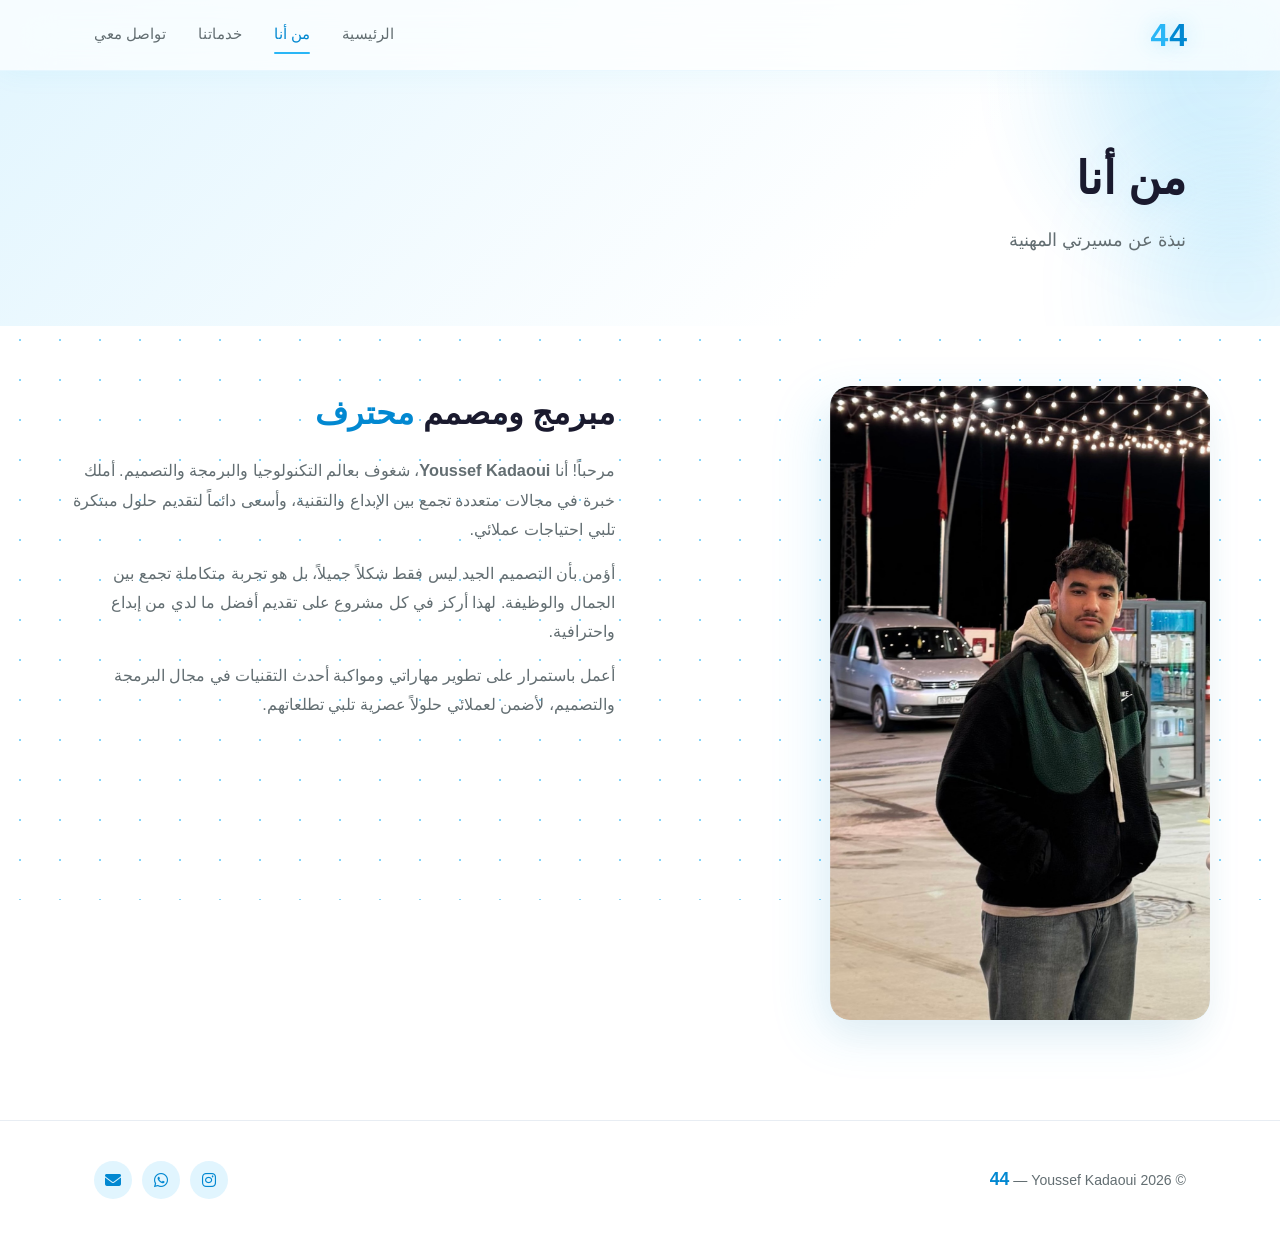
==== about.html @ 0938fd68 "Add files via upload" ====
<!DOCTYPE html>
<html lang="ar" dir="rtl">
<head>
    <meta charset="UTF-8">
    <meta name="viewport" content="width=device-width, initial-scale=1.0">
    <title>من أنا - 44</title>
    <link rel="stylesheet" href="https://cdnjs.cloudflare.com/ajax/libs/font-awesome/6.5.0/css/all.min.css">
    <link rel="stylesheet" href="css/style.css">
</head>
<body>

    <header class="header">
        <div class="container header-inner">
            <a href="index.html" class="logo">4<span>4</span></a>
            <button class="nav-toggle" id="navToggle" aria-label="القائمة">
                <span></span><span></span><span></span>
            </button>
            <nav class="nav" id="nav">
                <a href="index.html">الرئيسية</a>
                <a href="about.html" class="active">من أنا</a>
                <a href="services.html">خدماتنا</a>
                <a href="contact.html">تواصل معي</a>
            </nav>
        </div>
    </header>

    <div class="bg-tech" id="bgTech"></div>
    <div class="scroll-progress" id="scrollProgress"></div>

    <section class="page-hero">
        <div class="blob blob-1"></div>
        <div class="blob blob-2"></div>
        <div class="container">
            <h1>من أنا</h1>
            <p>نبذة عن مسيرتي المهنية</p>
        </div>
    </section>

    <section class="container about-wrap">
        <div class="about-photo">
            <img src="assets/photo.jpg" alt="Youssef Kadaoui" onerror="this.src='assets/photo.svg'" style="width:100%;height:100%;object-fit:cover;border-radius:20px;display:block">
        </div>
        <div class="about-text">
            <h2>مبرمج ومصمم <span>محترف</span></h2>
            <p>مرحباً! أنا <strong>Youssef Kadaoui</strong>، شغوف بعالم التكنولوجيا والبرمجة والتصميم. أملك خبرة في مجالات متعددة تجمع بين الإبداع والتقنية، وأسعى دائماً لتقديم حلول مبتكرة تلبي احتياجات عملائي.</p>
            <p>أؤمن بأن التصميم الجيد ليس فقط شكلاً جميلاً، بل هو تجربة متكاملة تجمع بين الجمال والوظيفة. لهذا أركز في كل مشروع على تقديم أفضل ما لدي من إبداع واحترافية.</p>
            <p>أعمل باستمرار على تطوير مهاراتي ومواكبة أحدث التقنيات في مجال البرمجة والتصميم، لأضمن لعملائي حلولاً عصرية تلبي تطلعاتهم.</p>
        </div>
    </section>

    <footer class="footer">
        <div class="container footer-inner">
            <p class="footer-copy">&copy; 2026 Youssef Kadaoui — <strong>44</strong></p>
            <div class="footer-social">
                <a href="https://www.instagram.com/youssef__kadaoui" target="_blank" aria-label="Instagram"><i class="fab fa-instagram"></i></a>
                <a href="https://wa.me/212609236744" target="_blank" aria-label="WhatsApp"><i class="fab fa-whatsapp"></i></a>
                <a href="mailto:youssefelkadaoui981@gmail.com" aria-label="Email"><i class="fas fa-envelope"></i></a>
            </div>
        </div>
    </footer>

    <button class="back-top" id="backTop" aria-label="العودة للأعلى"><i class="fas fa-arrow-up"></i></button>

    <script src="js/script.js"></script>
</body>
</html>
---- css/style.css ----
* {
    margin: 0;
    padding: 0;
    box-sizing: border-box;
}

:root {
    --primary: #29B6F6;
    --primary-dark: #0288D1;
    --primary-light: #81D4FA;
    --primary-bg: #E1F5FE;
    --accent: #03A9F4;
    --bg: #ffffff;
    --bg-alt: #f0f7fe;
    --bg-card: #ffffff;
    --text: #2d3436;
    --text-light: #636e72;
    --text-muted: #b2bec3;
    --text-bright: #1a1a2e;
    --border: #e8edf3;
    --shadow: 0 4px 20px rgba(41, 182, 246, 0.12);
    --shadow-hover: 0 12px 40px rgba(41, 182, 246, 0.25);
    --shadow-lg: 0 20px 60px rgba(0, 0, 0, 0.08);
    --shadow-3d: 0 30px 80px rgba(41, 182, 246, 0.15);
    --radius: 16px;
    --radius-sm: 10px;
    --font: 'Segoe UI', Tahoma, Geneva, Verdana, sans-serif;
    --z-base: 1;
    --z-raised: 10;
    --z-floating: 100;
}

html {
    scroll-behavior: smooth;
    perspective: 1200px;
}

body {
    font-family: var(--font);
    background: var(--bg);
    color: var(--text);
    line-height: 1.7;
    overflow-x: hidden;
    background-image:
        radial-gradient(circle, var(--primary-light) 0.8px, transparent 0.8px),
        radial-gradient(circle, var(--primary-light) 0.5px, transparent 0.5px);
    background-size: 40px 40px, 20px 20px;
    background-position: 0 0, 10px 10px;
    background-attachment: fixed;
    transform-style: preserve-3d;
}

a { text-decoration: none; color: inherit; }
ul { list-style: none; }
img { max-width: 100%; display: block; }

.container {
    max-width: 1140px;
    margin: 0 auto;
    padding: 0 24px;
}

/* ===== HEADER / NAV ===== */
.header {
    position: fixed;
    top: 0;
    left: 0;
    width: 100%;
    z-index: 1000;
    background: rgba(255, 255, 255, 0.7);
    backdrop-filter: blur(24px) saturate(1.2);
    -webkit-backdrop-filter: blur(24px) saturate(1.2);
    border-bottom: 1px solid rgba(41, 182, 246, 0.08);
    transition: all 0.4s cubic-bezier(0.25, 0.46, 0.45, 0.94);
    transform: translateZ(50px);
    box-shadow: 0 1px 30px rgba(41, 182, 246, 0.06);
}

.header-inner {
    display: flex;
    justify-content: space-between;
    align-items: center;
    height: 70px;
}

.logo {
    font-size: 2rem;
    font-weight: 900;
    color: var(--primary-dark);
    letter-spacing: -1px;
    display: inline-flex;
    align-items: center;
    gap: 2px;
    animation: logoBounce 2.5s ease-in-out infinite;
    text-shadow: 0 0 20px rgba(41, 182, 246, 0.3);
    user-select: none;
}

.logo span {
    color: var(--primary);
    animation: logoGlow 2.5s ease-in-out infinite;
}

@keyframes logoBounce {
    0%, 100% { transform: translateY(0) scale(1); }
    25% { transform: translateY(-3px) scale(1.05); }
    50% { transform: translateY(0) scale(1); }
    75% { transform: translateY(-2px) scale(1.02); }
}

@keyframes logoGlow {
    0%, 100% { text-shadow: 0 0 20px rgba(41, 182, 246, 0.3); }
    50% { text-shadow: 0 0 35px rgba(41, 182, 246, 0.7), 0 0 60px rgba(41, 182, 246, 0.2); }
}

.nav { display: flex; gap: 32px; }

.nav a {
    font-size: 0.92rem;
    font-weight: 500;
    color: var(--text-light);
    transition: color 0.3s ease;
    position: relative;
    padding: 4px 0;
}

.nav a::after {
    content: '';
    position: absolute;
    bottom: -2px;
    left: 0;
    width: 0;
    height: 2px;
    background: var(--primary);
    transition: width 0.3s ease;
    border-radius: 2px;
}

.nav a:hover,
.nav a.active {
    color: var(--primary-dark);
}

.nav a:hover::after,
.nav a.active::after {
    width: 100%;
}

/* Mobile Toggle */
.nav-toggle {
    display: none;
    flex-direction: column;
    gap: 5px;
    cursor: pointer;
    padding: 4px;
    background: none;
    border: none;
}

.nav-toggle span {
    display: block;
    width: 24px;
    height: 2px;
    background: var(--text-bright);
    border-radius: 2px;
    transition: all 0.3s ease;
}

/* ===== PAGE HERO ===== */
.page-hero {
    padding: 140px 0 70px;
    background: linear-gradient(135deg, var(--primary-bg) 0%, #ffffff 70%);
    position: relative;
    overflow: hidden;
}

.page-hero::before {
    content: '';
    position: absolute;
    top: -100px;
    right: -100px;
    width: 400px;
    height: 400px;
    background: radial-gradient(circle, rgba(41, 182, 246, 0.08), transparent 70%);
    border-radius: 50%;
}

.page-hero h1 {
    font-size: 2.8rem;
    font-weight: 800;
    color: var(--text-bright);
    position: relative;
    z-index: 1;
    transform: translateZ(20px);
    text-shadow: 0 4px 20px rgba(41, 182, 246, 0.08);
}

.page-hero p {
    color: var(--text-light);
    font-size: 1.1rem;
    margin-top: 10px;
    position: relative;
    z-index: 1;
    transform: translateZ(15px);
}

/* ===== HOME HERO ===== */
.home-hero {
    min-height: 100vh;
    display: flex;
    align-items: center;
    padding: 100px 0 60px;
    background: linear-gradient(135deg, var(--primary-bg) 0%, #ffffff 50%, var(--primary-bg) 100%);
    position: relative;
    overflow: hidden;
    transform-style: preserve-3d;
    animation: heroShift 12s ease-in-out infinite alternate;
}

.home-hero::before {
    content: '';
    position: absolute;
    top: -200px;
    left: -200px;
    width: 600px;
    height: 600px;
    background: radial-gradient(circle, rgba(41, 182, 246, 0.08), transparent 70%);
    border-radius: 50%;
    transform: translateZ(-50px);
    animation: blobMove 18s ease-in-out infinite alternate;
}

.home-hero::after {
    content: '';
    position: absolute;
    bottom: -150px;
    right: -150px;
    width: 500px;
    height: 500px;
    background: radial-gradient(circle, rgba(129, 212, 250, 0.08), transparent 70%);
    border-radius: 50%;
    transform: translateZ(-30px);
    animation: blobMove 15s ease-in-out infinite alternate-reverse;
}

.hero-grid {
    display: grid;
    grid-template-columns: 1fr 1fr;
    gap: 50px;
    align-items: center;
    position: relative;
    z-index: 1;
}

.hero-tag {
    display: inline-block;
    background: var(--primary-bg);
    color: var(--primary-dark);
    padding: 6px 18px;
    border-radius: 50px;
    font-size: 0.85rem;
    font-weight: 600;
    margin-bottom: 16px;
    animation: hero3DTop 1s cubic-bezier(0.34, 1.56, 0.64, 1) 0.2s both;
}

.hero-grid h1 {
    font-size: 3.2rem;
    font-weight: 900;
    color: var(--text-bright);
    line-height: 1.15;
    margin-bottom: 10px;
    letter-spacing: -1px;
    transform: translateZ(30px);
    text-shadow: 0 5px 30px rgba(41, 182, 246, 0.1);
    animation: hero3DLeft 1s cubic-bezier(0.34, 1.56, 0.64, 1) 0.35s both;
}

.hero-grid h1 span {
    color: var(--primary-dark);
    display: inline-block;
    transform: translateZ(40px);
}

.hero-sub {
    font-size: 1.2rem;
    color: var(--primary);
    font-weight: 500;
    margin-bottom: 18px;
    transform: translateZ(20px);
    animation: hero3DBottom 0.9s cubic-bezier(0.34, 1.56, 0.64, 1) 0.5s both;
}

.hero-desc {
    color: var(--text-light);
    font-size: 1.05rem;
    margin-bottom: 30px;
    max-width: 500px;
    line-height: 1.8;
    transform: translateZ(15px);
    animation: hero3DBottom 0.9s cubic-bezier(0.34, 1.56, 0.64, 1) 0.65s both;
}

@keyframes hero3DTop {
    from { opacity: 0; transform: translateZ(-100px) translateY(-60px) rotateX(30deg); }
    to { opacity: 1; transform: translateZ(0) translateY(0) rotateX(0); }
}

@keyframes hero3DLeft {
    from { opacity: 0; transform: translateZ(-80px) translateX(-80px) rotateY(-20deg); }
    to { opacity: 1; transform: translateZ(30px) translateX(0) rotateY(0); }
}

@keyframes hero3DBottom {
    from { opacity: 0; transform: translateZ(-60px) translateY(50px) rotateX(-15deg); }
    to { opacity: 1; transform: translateZ(0) translateY(0) rotateX(0); }
}

@keyframes hero3DRight {
    from { opacity: 0; transform: translateZ(-100px) translateX(80px) rotateY(25deg) scale(0.8); }
    to { opacity: 1; transform: translateZ(40px) translateX(0) rotateY(-3deg) scale(1); }
}

@keyframes hero3DScale {
    from { opacity: 0; transform: translateZ(-120px) scale(0.6) rotateX(15deg); }
    to { opacity: 1; transform: translateZ(0) scale(1) rotateX(0); }
}

.hero-actions {
    display: flex;
    gap: 14px;
    flex-wrap: wrap;
    animation: hero3DBottom 1s cubic-bezier(0.34, 1.56, 0.64, 1) 0.8s both;
}

.hero-actions .btn:nth-child(2) {
    animation: hero3DScale 0.8s cubic-bezier(0.34, 1.56, 0.64, 1) 0.95s both;
}

.btn {
    display: inline-flex;
    align-items: center;
    gap: 10px;
    padding: 13px 30px;
    border-radius: 50px;
    font-size: 0.95rem;
    font-weight: 600;
    cursor: pointer;
    transition: all 0.35s cubic-bezier(0.34, 1.56, 0.64, 1);
    border: none;
    font-family: var(--font);
    position: relative;
    transform: translateZ(10px);
}

.btn-primary {
    background: var(--primary);
    color: #fff;
    box-shadow: 0 4px 15px rgba(41, 182, 246, 0.3), 0 2px 0 #0277BD, 0 4px 0 #01579B;
    transform: translateZ(10px) translateY(-2px);
}

.btn-primary:hover {
    background: var(--primary-dark);
    transform: translateZ(20px) translateY(-6px);
    box-shadow: 0 8px 30px rgba(41, 182, 246, 0.4), 0 4px 0 #0277BD, 0 8px 0 #01579B;
}

.btn-primary:active {
    transform: translateZ(5px) translateY(2px);
    box-shadow: 0 2px 10px rgba(41, 182, 246, 0.3), 0 1px 0 #0277BD;
}

.btn-outline {
    background: transparent;
    color: var(--primary-dark);
    border: 2px solid var(--primary);
    box-shadow: 0 4px 15px rgba(41, 182, 246, 0.08);
}

.btn-outline:hover {
    background: var(--primary);
    color: #fff;
    transform: translateZ(20px) translateY(-4px);
    box-shadow: 0 8px 30px rgba(41, 182, 246, 0.3);
}

/* Photo - frameless */
.hero-photo-wrap {
    display: flex;
    justify-content: center;
    align-items: center;
    position: relative;
    transform-style: preserve-3d;
    perspective: 800px;
    animation: hero3DRight 1.2s cubic-bezier(0.34, 1.56, 0.64, 1) 0.4s both;
}

.hero-photo-wrap::before {
    content: '';
    position: absolute;
    width: 380px;
    height: 380px;
    border: 2px dashed rgba(41, 182, 246, 0.08);
    border-radius: 50%;
    animation: spin 30s linear infinite;
    transform: translateZ(-20px);
}

@keyframes spin {
    to { transform: translateZ(-20px) rotate(360deg); }
}

.hero-photo {
    width: 340px;
    height: 400px;
    border-radius: 24px;
    overflow: hidden;
    box-shadow:
        -20px 20px 60px rgba(41, 182, 246, 0.15),
        0 20px 40px rgba(0, 0, 0, 0.06),
        0 0 0 1px rgba(41, 182, 246, 0.05);
    background: var(--primary-bg);
    transition: transform 0.6s cubic-bezier(0.34, 1.56, 0.64, 1), box-shadow 0.6s ease;
    position: relative;
    transform: translateZ(40px) rotateY(-3deg);
    transform-style: preserve-3d;
}

.hero-photo::after {
    content: '';
    position: absolute;
    inset: 0;
    border-radius: 24px;
    background: linear-gradient(135deg, rgba(41, 182, 246, 0.1), transparent 50%);
    pointer-events: none;
}

.hero-photo img {
    width: 100%;
    height: 100%;
    object-fit: cover;
    display: block;
}

.hero-photo:hover {
    transform: translateZ(60px) translateY(-12px) rotateY(-5deg) scale(1.02);
    box-shadow:
        -30px 30px 80px rgba(41, 182, 246, 0.2),
        0 30px 60px rgba(0, 0, 0, 0.08),
        0 0 0 1px rgba(41, 182, 246, 0.1);
}

.photo-placeholder {
    width: 100%;
    height: 100%;
    display: flex;
    flex-direction: column;
    align-items: center;
    justify-content: center;
    color: var(--primary);
    background: linear-gradient(135deg, var(--primary-bg), #ffffff);
}

.photo-placeholder i {
    font-size: 5rem;
    opacity: 0.5;
    margin-bottom: 12px;
}

.photo-placeholder p {
    font-size: 0.95rem;
    opacity: 0.4;
    font-weight: 500;
}

/* Floating badges */
.floating-badges {
    position: absolute;
    top: 0;
    left: 0;
    width: 100%;
    height: 100%;
    pointer-events: none;
    z-index: 2;
}

.badge {
    position: absolute;
    background: rgba(255, 255, 255, 0.9);
    backdrop-filter: blur(12px);
    -webkit-backdrop-filter: blur(12px);
    border-radius: 14px;
    padding: 10px 18px;
    box-shadow: 0 8px 32px rgba(0, 0, 0, 0.08);
    display: flex;
    align-items: center;
    gap: 10px;
    font-size: 0.82rem;
    font-weight: 600;
    color: var(--text-bright);
    animation: floatBadge 6s ease-in-out infinite;
    border: 1px solid rgba(41, 182, 246, 0.12);
    transform-style: preserve-3d;
    transition: transform 0.3s ease, box-shadow 0.3s ease;
}

.badge:hover {
    transform: translateZ(20px) scale(1.05);
    box-shadow: 0 12px 40px rgba(41, 182, 246, 0.15);
    border-color: rgba(41, 182, 246, 0.3);
}

.badge i { color: var(--primary); font-size: 1.1rem; }

.badge-1 { top: 5%; right: -10px; animation: hero3DScale 0.8s cubic-bezier(0.34, 1.56, 0.64, 1) 1.1s both, floatBadge 6s ease-in-out 1.9s infinite; transform: translateZ(50px); }
.badge-2 { bottom: 15%; left: -15px; animation: hero3DScale 0.8s cubic-bezier(0.34, 1.56, 0.64, 1) 1.3s both, floatBadge 6s ease-in-out 2.1s infinite; transform: translateZ(35px); }
.badge-3 { top: 45%; right: -25px; animation: hero3DScale 0.8s cubic-bezier(0.34, 1.56, 0.64, 1) 1.5s both, floatBadge 6s ease-in-out 2.3s infinite; transform: translateZ(45px); }

@keyframes floatBadge {
    0%, 100% { transform: var(--tw, translateY(0)) translateZ(0); }
    50% { transform: var(--tw, translateY(-12px)) translateZ(10px); }
}

.badge-1 { --tw: translateY(0); }
.badge-2 { --tw: translateY(0); }
.badge-3 { --tw: translateY(0); }

/* ===== ABOUT PAGE ===== */
.about-wrap {
    display: grid;
    grid-template-columns: 1fr 1fr;
    gap: 50px;
    align-items: start;
    padding: 60px 0;
}

.about-photo {
    width: 100%;
    max-width: 380px;
    border-radius: 20px;
    overflow: hidden;
    box-shadow: -15px 15px 50px rgba(41, 182, 246, 0.12), 0 15px 40px rgba(0, 0, 0, 0.05);
    background: var(--primary-bg);
    transition: transform 0.5s cubic-bezier(0.34, 1.56, 0.64, 1), box-shadow 0.5s ease;
    transform-style: preserve-3d;
    transform: translateZ(10px) rotateY(-2deg);
}

.about-photo:hover {
    transform: translateZ(30px) translateY(-8px) rotateY(-4deg) scale(1.02);
    box-shadow: -25px 25px 70px rgba(41, 182, 246, 0.2), 0 25px 50px rgba(0, 0, 0, 0.06);
}

.about-photo .photo-placeholder {
    height: 420px;
}

.about-text h2 {
    font-size: 2rem;
    font-weight: 800;
    color: var(--text-bright);
    margin-bottom: 16px;
}

.about-text h2 span { color: var(--primary-dark); }

.about-text p {
    color: var(--text-light);
    font-size: 1.02rem;
    margin-bottom: 14px;
    line-height: 1.8;
}

.stats-row {
    display: grid;
    grid-template-columns: repeat(3, 1fr);
    gap: 16px;
    margin-top: 30px;
}

.stat-item {
    background: var(--primary-bg);
    padding: 22px 16px;
    border-radius: var(--radius-sm);
    text-align: center;
    transition: all 0.3s ease;
}

.stat-item:hover {
    background: var(--primary);
    color: #fff;
    transform: translateY(-3px);
    box-shadow: var(--shadow);
}

.stat-item:hover .stat-num,
.stat-item:hover .stat-label {
    color: #fff;
}

.stat-num {
    display: block;
    font-size: 2rem;
    font-weight: 900;
    color: var(--primary-dark);
    transition: color 0.3s ease;
}

.stat-label {
    color: var(--text-light);
    font-size: 0.85rem;
    font-weight: 500;
    margin-top: 4px;
    transition: color 0.3s ease;
}

/* ===== SERVICES PAGE ===== */
.services-wrap {
    padding: 60px 0;
}

.services-grid {
    display: grid;
    grid-template-columns: repeat(3, 1fr);
    gap: 24px;
}

.service-card {
    background: var(--bg-card);
    border: 1px solid var(--border);
    border-radius: var(--radius);
    padding: 36px 28px;
    transition: all 0.5s cubic-bezier(0.34, 1.56, 0.64, 1);
    position: relative;
    overflow: hidden;
    transform-style: preserve-3d;
    perspective: 1000px;
    box-shadow: 0 4px 20px rgba(0, 0, 0, 0.03);
}

.service-card::before {
    content: '';
    position: absolute;
    top: 0;
    left: 0;
    width: 100%;
    height: 4px;
    background: linear-gradient(90deg, var(--primary), var(--accent), var(--primary-light));
    background-size: 200% 100%;
    transform: scaleX(0);
    transform-origin: left;
    transition: transform 0.5s ease;
    animation: shimmer 3s linear infinite;
}

.service-card:hover::before {
    transform: scaleX(1);
}

.service-card:hover {
    transform: translateZ(30px) translateY(-10px) rotateX(2deg);
    box-shadow:
        0 20px 60px rgba(41, 182, 246, 0.15),
        0 0 0 1px rgba(41, 182, 246, 0.1);
    border-color: rgba(41, 182, 246, 0.2);
}

.service-icon {
    width: 56px;
    height: 56px;
    border-radius: 14px;
    background: var(--primary-bg);
    display: flex;
    align-items: center;
    justify-content: center;
    font-size: 1.5rem;
    color: var(--primary-dark);
    margin-bottom: 18px;
    transition: all 0.4s ease;
}

.service-card:hover .service-icon {
    background: var(--primary);
    color: #fff;
    transform: translateZ(40px) scale(1.1) rotate(5deg);
    box-shadow: 0 10px 30px rgba(41, 182, 246, 0.3);
}

.service-card h3 {
    font-size: 1.1rem;
    font-weight: 700;
    color: var(--text-bright);
    margin-bottom: 10px;
}

.service-card p {
    color: var(--text-light);
    font-size: 0.92rem;
    line-height: 1.7;
}

/* ===== CONTACT PAGE ===== */
.contact-wrap {
    display: grid;
    grid-template-columns: 1fr 1.2fr;
    gap: 40px;
    padding: 60px 0;
}

.contact-info-cards {
    display: flex;
    flex-direction: column;
    gap: 16px;
}

.contact-card {
    background: var(--bg-card);
    border: 1px solid var(--border);
    border-radius: var(--radius-sm);
    padding: 22px 24px;
    display: flex;
    align-items: center;
    gap: 18px;
    transition: all 0.4s cubic-bezier(0.34, 1.56, 0.64, 1);
    transform-style: preserve-3d;
    perspective: 600px;
}

.contact-card:hover {
    border-color: var(--primary-light);
    box-shadow: 0 12px 40px rgba(41, 182, 246, 0.12);
    transform: translateZ(20px) translateX(-6px) rotateY(-2deg);
}

.contact-card .icon {
    width: 48px;
    height: 48px;
    border-radius: 12px;
    background: var(--primary-bg);
    display: flex;
    align-items: center;
    justify-content: center;
    font-size: 1.3rem;
    color: var(--primary-dark);
    flex-shrink: 0;
}

.contact-card .info h4 {
    font-size: 0.9rem;
    color: var(--text-light);
    font-weight: 500;
}

.contact-card .info a,
.contact-card .info span {
    font-size: 1rem;
    font-weight: 600;
    color: var(--text-bright);
    direction: ltr;
    display: inline-block;
}

.contact-card .info a:hover {
    color: var(--primary-dark);
}

/* Form */
.form-box {
    background: var(--bg-card);
    border: 1px solid var(--border);
    border-radius: var(--radius);
    padding: 36px;
    position: relative;
}

.form-box::before {
    content: '';
    position: absolute;
    top: 0;
    left: 0;
    right: 0;
    height: 3px;
    background: linear-gradient(90deg, var(--primary), var(--primary-light), var(--primary));
    background-size: 200% 100%;
    animation: shimmer 3s linear infinite;
    border-radius: var(--radius) var(--radius) 0 0;
}

@keyframes shimmer {
    0% { background-position: 200% 0; }
    100% { background-position: -200% 0; }
}

.form-box h3 {
    font-size: 1.3rem;
    font-weight: 700;
    color: var(--text-bright);
    margin-bottom: 6px;
}

.form-box > p {
    color: var(--text-light);
    font-size: 0.92rem;
    margin-bottom: 24px;
}

.form-group {
    margin-bottom: 16px;
}

.form-group input,
.form-group select,
.form-group textarea {
    width: 100%;
    padding: 13px 16px;
    background: var(--bg);
    border: 1px solid var(--border);
    border-radius: var(--radius-sm);
    color: var(--text);
    font-size: 0.92rem;
    font-family: var(--font);
    transition: all 0.3s ease;
    outline: none;
}

.form-group input:focus,
.form-group select:focus,
.form-group textarea:focus {
    border-color: var(--primary);
    box-shadow: 0 0 0 3px rgba(41, 182, 246, 0.12);
}

.form-group input::placeholder,
.form-group textarea::placeholder {
    color: var(--text-muted);
}

.form-group select {
    cursor: pointer;
    appearance: none;
    -webkit-appearance: none;
    background-image: url("data:image/svg+xml,%3Csvg xmlns='http://www.w3.org/2000/svg' width='12' height='12' fill='%23636e72' viewBox='0 0 16 16'%3E%3Cpath d='M8 11L3 6h10l-5 5z'/%3E%3C/svg%3E");
    background-repeat: no-repeat;
    background-position: left 16px center;
    padding-left: 40px;
}

.form-group select option {
    background: #fff;
    color: var(--text);
}

.form-group textarea {
    height: 120px;
    resize: vertical;
    min-height: 80px;
}

.submit-btn {
    width: 100%;
    justify-content: center;
    padding: 15px 30px;
    font-size: 1rem;
}

.submit-btn i {
    transition: transform 0.3s ease;
}

.submit-btn:hover i {
    transform: translateX(-5px);
}

.form-success {
    display: none;
    text-align: center;
    padding: 40px 20px;
}

.form-success.active {
    display: block;
    animation: fadeUp 0.5s ease;
}

.form-success i {
    font-size: 3.5rem;
    color: #00b894;
    margin-bottom: 12px;
}

.form-success h3 {
    font-size: 1.4rem;
    color: var(--text-bright);
    margin-bottom: 6px;
}

.form-success p {
    color: var(--text-light);
}

@keyframes fadeUp {
    from { opacity: 0; transform: translateY(20px); }
    to { opacity: 1; transform: translateY(0); }
}

/* ===== SECTION HEAD ===== */
.section-head {
    text-align: center;
    margin-bottom: 40px;
    transform-style: preserve-3d;
}

.section-head h2 {
    font-size: 2rem;
    font-weight: 800;
    color: var(--text-bright);
    margin-bottom: 8px;
    transform: translateZ(15px);
}

.section-head p {
    color: var(--text-light);
    font-size: 1rem;
    transform: translateZ(10px);
}

/* ===== CONSULTATION SECTION ===== */
.consult-section {
    padding: 60px 0 80px;
    background: var(--bg-alt);
}

.consult-box {
    max-width: 680px;
    margin: 0 auto;
    background: #fff;
    border: 1px solid var(--border);
    border-radius: var(--radius);
    padding: 36px;
    position: relative;
    box-shadow: var(--shadow-lg);
    transform-style: preserve-3d;
    perspective: 800px;
    transition: transform 0.5s cubic-bezier(0.34, 1.56, 0.64, 1), box-shadow 0.5s ease;
}

.consult-box::before {
    content: '';
    position: absolute;
    top: 0;
    left: 0;
    right: 0;
    height: 3px;
    background: linear-gradient(90deg, var(--primary), var(--accent), var(--primary-light), var(--primary));
    background-size: 300% 100%;
    animation: shimmer 4s linear infinite;
    border-radius: var(--radius) var(--radius) 0 0;
}

.consult-box:hover {
    transform: translateZ(20px) translateY(-6px) rotateX(1deg);
    box-shadow: 0 30px 80px rgba(41, 182, 246, 0.15);
}

.form-row {
    display: grid;
    grid-template-columns: 1fr 1fr;
    gap: 16px;
}

/* ===== CONTACT CTA ===== */
.contact-cta {
    background: var(--primary-bg);
    border-radius: var(--radius);
    padding: 40px 32px;
    text-align: center;
    display: flex;
    flex-direction: column;
    align-items: center;
    justify-content: center;
    gap: 18px;
}

.contact-cta h3 {
    font-size: 1.2rem;
    font-weight: 700;
    color: var(--text-bright);
}

.contact-cta h3 span {
    color: var(--primary-dark);
}

/* ===== FOOTER ===== */
.footer {
    padding: 40px 0;
    border-top: 1px solid var(--border);
    background: var(--bg);
    margin-top: 40px;
}

.footer-inner {
    display: flex;
    justify-content: space-between;
    align-items: center;
    gap: 16px;
    flex-wrap: wrap;
}

.footer-copy {
    color: var(--text-light);
    font-size: 0.88rem;
}

.footer-copy strong {
    font-size: 1.1rem;
    color: var(--primary-dark);
    animation: logoBounce 2.5s ease-in-out infinite;
    display: inline-block;
}

.footer-social {
    display: flex;
    gap: 10px;
}

.footer-social a {
    width: 38px;
    height: 38px;
    border-radius: 50%;
    background: var(--primary-bg);
    display: flex;
    align-items: center;
    justify-content: center;
    color: var(--primary-dark);
    font-size: 1rem;
    transition: all 0.3s ease;
}

.footer-social a:hover {
    background: var(--primary);
    color: #fff;
    transform: translateY(-3px);
}

/* ===== SCROLL PROGRESS ===== */
.scroll-progress {
    position: fixed;
    top: 0;
    left: 0;
    height: 3px;
    background: linear-gradient(90deg, var(--primary), var(--accent));
    z-index: 1001;
    width: 0%;
    transition: width 0.1s ease;
    box-shadow: 0 0 10px var(--primary-glow, rgba(41, 182, 246, 0.5));
}

/* ===== GRADIENT TEXT ===== */
.gradient-text {
    background: linear-gradient(135deg, var(--primary-dark), var(--accent));
    -webkit-background-clip: text;
    -webkit-text-fill-color: transparent;
    background-clip: text;
}

/* ===== GLASS CARD ===== */
.glass {
    background: rgba(255, 255, 255, 0.7);
    backdrop-filter: blur(20px);
    -webkit-backdrop-filter: blur(20px);
    border: 1px solid rgba(255, 255, 255, 0.3);
}

/* ===== HERO ANIMATED BG ===== */
.home-hero {
    animation: heroShift 12s ease-in-out infinite alternate;
}

@keyframes heroShift {
    0% { background-position: 0% 50%; }
    100% { background-position: 100% 50%; }
}

/* ===== TECH BACKGROUND ===== */
.bg-tech {
    position: fixed;
    top: 0;
    left: 0;
    width: 100%;
    height: 100%;
    pointer-events: none;
    z-index: 0;
    overflow: hidden;
    opacity: 0.15;
}

.bg-tech span {
    position: absolute;
    font-family: 'Courier New', monospace;
    font-weight: 700;
    color: var(--primary);
    animation: bgFloat 25s linear infinite;
    user-select: none;
}

@keyframes bgFloat {
    0% { transform: translateY(110vh) rotate(0deg); opacity: 0; }
    5% { opacity: 1; }
    90% { opacity: 1; }
    100% { transform: translateY(-10vh) rotate(720deg); opacity: 0; }
}

/* ===== FLOATING BLOBS ===== */
.blob {
    position: absolute;
    border-radius: 50%;
    filter: blur(60px);
    opacity: 0.15;
    pointer-events: none;
    animation: blobMove 15s ease-in-out infinite alternate;
}

.blob-1 {
    width: 400px;
    height: 400px;
    background: var(--primary);
    top: -100px;
    right: -100px;
    animation-delay: 0s;
}

.blob-2 {
    width: 300px;
    height: 300px;
    background: var(--accent);
    bottom: -50px;
    left: -80px;
    animation-delay: -5s;
}

.blob-3 {
    width: 250px;
    height: 250px;
    background: var(--primary-light);
    top: 40%;
    left: 30%;
    animation-delay: -10s;
}

@keyframes blobMove {
    0% { transform: translate(0, 0) scale(1); }
    33% { transform: translate(30px, -30px) scale(1.1); }
    66% { transform: translate(-20px, 20px) scale(0.9); }
    100% { transform: translate(20px, 30px) scale(1.05); }
}

/* ===== BACK TO TOP ===== */
.back-top {
    position: fixed;
    bottom: 30px;
    right: 30px;
    width: 48px;
    height: 48px;
    border-radius: 50%;
    background: var(--primary);
    color: #fff;
    border: none;
    cursor: pointer;
    font-size: 1.2rem;
    display: flex;
    align-items: center;
    justify-content: center;
    z-index: 999;
    opacity: 0;
    visibility: hidden;
    transform: translateY(20px);
    transition: all 0.4s ease;
    box-shadow: 0 4px 20px rgba(41, 182, 246, 0.3);
}

.back-top.visible {
    opacity: 1;
    visibility: visible;
    transform: translateY(0);
}

.back-top:hover {
    background: var(--primary-dark);
    transform: translateY(-4px);
    box-shadow: 0 8px 30px rgba(41, 182, 246, 0.5);
}

/* ===== SERVICE CARD 3D ===== */
.service-card {
    perspective: 1000px;
    transform-style: preserve-3d;
}

/* ===== SHIMMER OVERLAY ===== */
.service-card::after {
    content: '';
    position: absolute;
    top: -50%;
    left: -50%;
    width: 200%;
    height: 200%;
    background: linear-gradient(
        45deg,
        transparent 30%,
        rgba(255, 255, 255, 0.08) 50%,
        transparent 70%
    );
    transform: rotate(45deg) translateX(-100%);
    transition: transform 0.8s ease;
    pointer-events: none;
}

.service-card:hover::after {
    transform: rotate(45deg) translateX(100%);
}

/* ===== PAGE HERO BLOBS ===== */
.page-hero .blob-1 {
    width: 300px;
    height: 300px;
    top: -80px;
    left: -80px;
}

.page-hero .blob-2 {
    width: 200px;
    height: 200px;
    bottom: -60px;
    right: -60px;
    left: auto;
}

/* ===== BADGE GLOW ===== */
.badge {
    backdrop-filter: blur(10px);
    background: rgba(255, 255, 255, 0.85);
    border: 1px solid rgba(41, 182, 246, 0.15);
}

/* ===== SECTION DIVIDER ===== */
.section-divider {
    height: 1px;
    background: linear-gradient(90deg, transparent, var(--primary-light), transparent);
    margin: 0;
    border: none;
    opacity: 0.4;
}

/* ===== RESPONSIVE ===== */
@media (max-width: 992px) {
    .hero-grid {
        grid-template-columns: 1fr;
        text-align: center;
    }

    .hero-desc {
        margin: 0 auto 30px;
    }

    .hero-actions {
        justify-content: center;
    }

    .hero-photo {
        width: 280px;
        height: 340px;
    }

    .about-wrap {
        grid-template-columns: 1fr;
        text-align: center;
    }

    .about-photo {
        margin: 0 auto;
    }

    .services-grid {
        grid-template-columns: repeat(2, 1fr);
    }

    .contact-wrap {
        grid-template-columns: 1fr;
    }

    .badge-1 { right: 0; }
    .badge-2 { left: 0; }
    .badge-3 { right: -10px; }
}

@media (max-width: 768px) {
    .nav {
        position: fixed;
        top: 0;
        right: -100%;
        width: 260px;
        height: 100vh;
        background: #fff;
        flex-direction: column;
        justify-content: center;
        align-items: center;
        gap: 28px;
        transition: right 0.35s ease;
        border-left: 1px solid var(--border);
        z-index: 999;
        box-shadow: -10px 0 40px rgba(0,0,0,0.06);
    }

    .nav.open {
        right: 0;
    }

    .nav-toggle {
        display: flex;
        z-index: 1001;
    }

    .nav-toggle.open span:nth-child(1) {
        transform: rotate(45deg) translate(5px, 5px);
    }

    .nav-toggle.open span:nth-child(2) {
        opacity: 0;
    }

    .nav-toggle.open span:nth-child(3) {
        transform: rotate(-45deg) translate(5px, -5px);
    }

    .hero-grid h1 {
        font-size: 2.2rem;
    }

    .hero-sub {
        font-size: 1rem;
    }

    .page-hero h1 {
        font-size: 2rem;
    }

    .services-grid {
        grid-template-columns: 1fr;
        max-width: 400px;
        margin: 0 auto;
    }

    .form-row {
        grid-template-columns: 1fr;
    }

    .stats-row {
        grid-template-columns: repeat(3, 1fr);
        gap: 10px;
    }

    .footer-inner {
        flex-direction: column;
        text-align: center;
    }
}

@media (max-width: 480px) {
    .hero-grid h1 {
        font-size: 1.8rem;
    }

    .hero-photo {
        width: 220px;
        height: 270px;
    }

    .badge {
        font-size: 0.7rem;
        padding: 5px 10px;
    }

    .form-box, .consult-box {
        padding: 24px 18px;
    }

    .form-row {
        grid-template-columns: 1fr;
    }

    .stats-row {
        gap: 8px;
    }

    .stat-num {
        font-size: 1.5rem;
    }
}
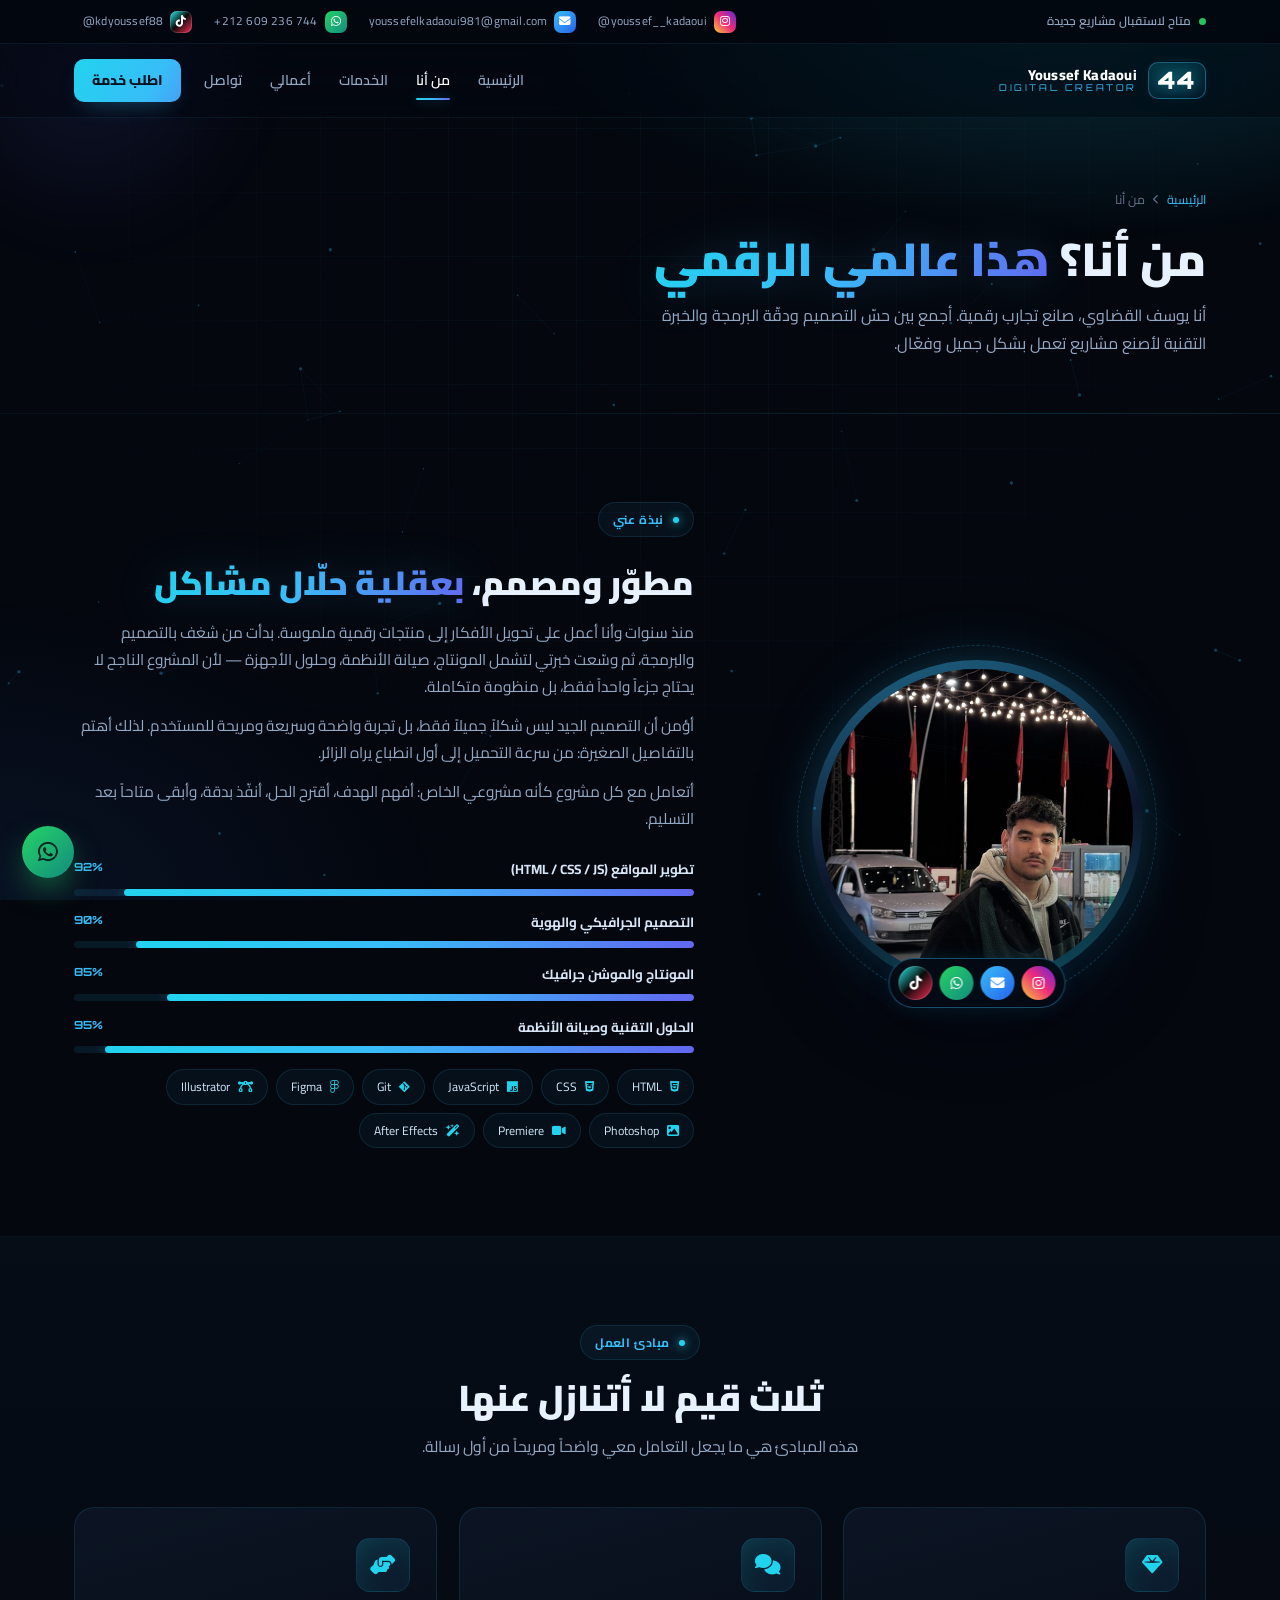
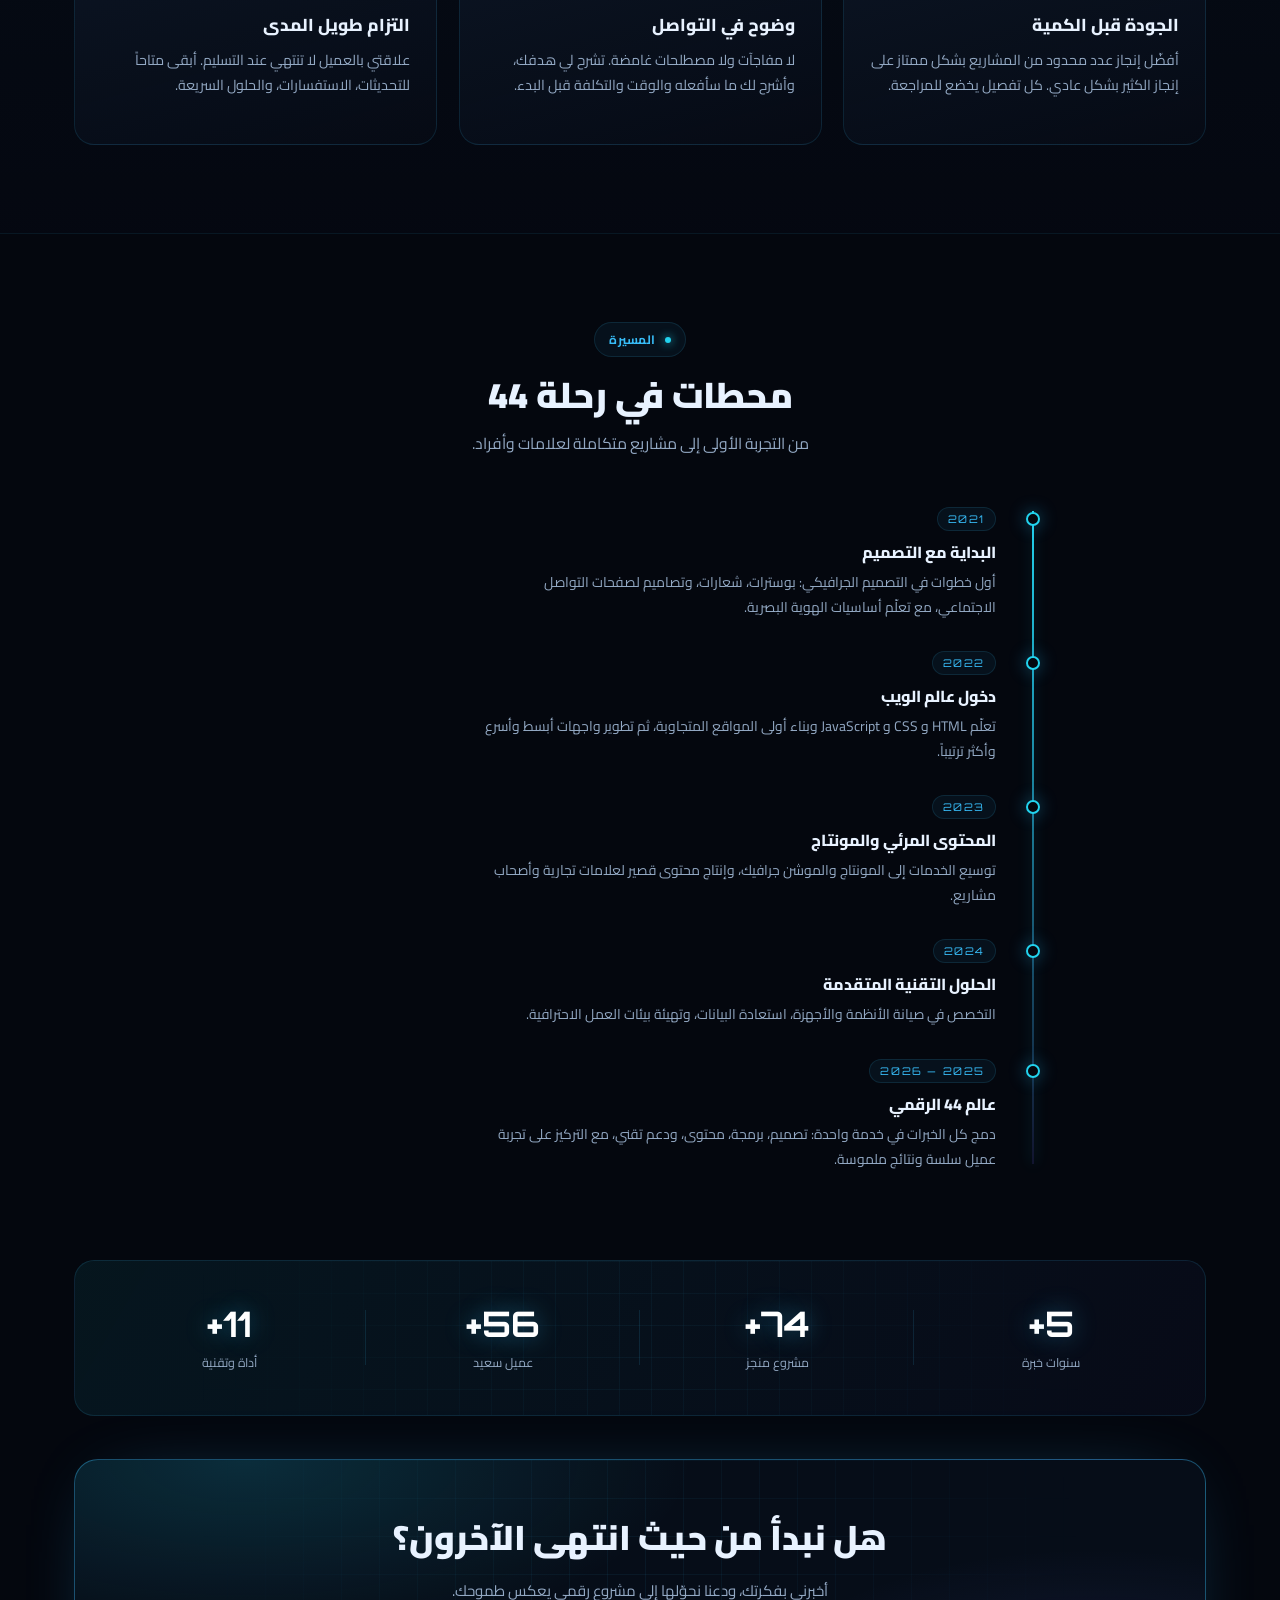
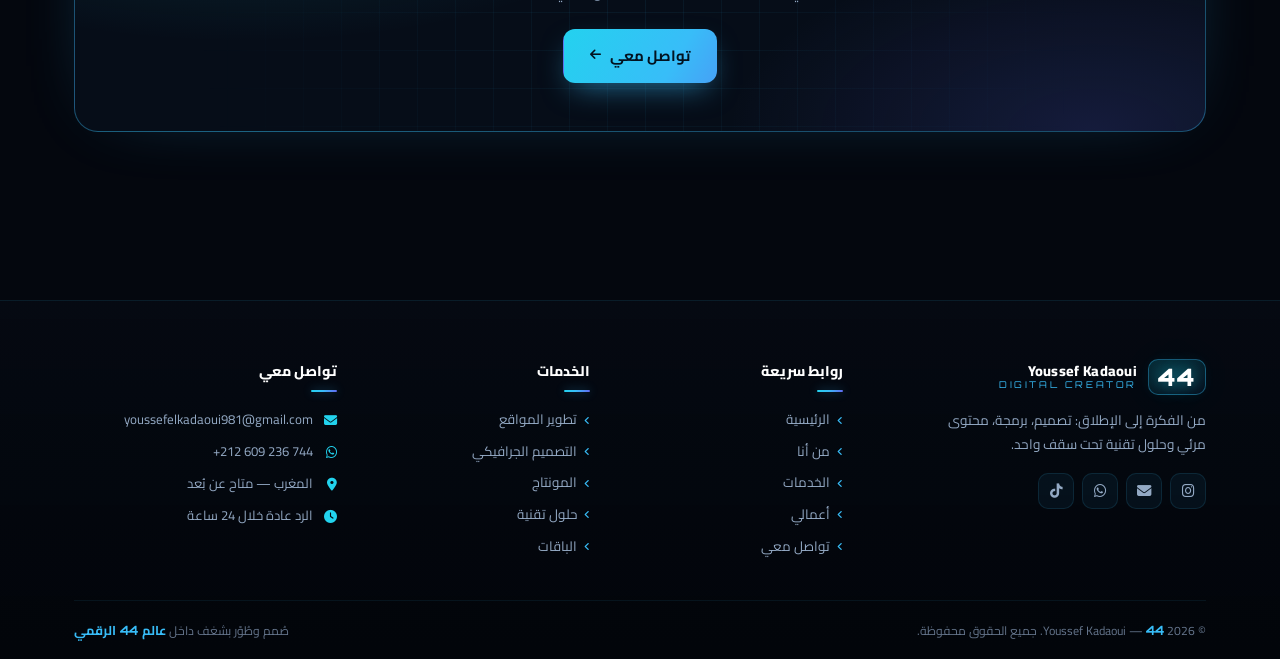
==== commit e9691a93: "Add files via upload" ====
--- a/about.html
+++ b/about.html
@@ -3,63 +3,310 @@
 <head>
     <meta charset="UTF-8">
     <meta name="viewport" content="width=device-width, initial-scale=1.0">
-    <title>من أنا - 44</title>
-    <link rel="stylesheet" href="https://cdnjs.cloudflare.com/ajax/libs/font-awesome/6.5.0/css/all.min.css">
+    <title>من أنا — 44 | يوسف القضاوي</title>
+    <meta name="description" content="تعرّف على يوسف القضاوي (44): المسيرة، المهارات، الأدوات، والقيم التي تحكم طريقة عمله في التصميم والبرمجة والحلول التقنية.">
+    <meta name="theme-color" content="#04070e">
+    <link rel="icon" href="assets/favicon.svg" type="image/svg+xml">
+    <link rel="preconnect" href="https://fonts.googleapis.com">
+    <link rel="preconnect" href="https://fonts.gstatic.com" crossorigin>
+    <link href="https://fonts.googleapis.com/css2?family=Cairo:wght@300;400;500;600;700;800;900&family=Orbitron:wght@500;700;900&display=swap" rel="stylesheet">
+    <link rel="stylesheet" href="https://cdnjs.cloudflare.com/ajax/libs/font-awesome/6.5.1/css/all.min.css">
     <link rel="stylesheet" href="css/style.css">
+    <noscript><style>.reveal{opacity:1;transform:none}.boot{display:none}</style></noscript>
 </head>
 <body>
 
-    <header class="header">
+    <div class="boot" aria-hidden="true">
+        <div class="boot-inner">
+            <span class="boot-logo">44</span>
+            <span class="boot-bar"><i></i></span>
+            <span class="boot-txt">ENTERING THE DIGITAL WORLD</span>
+        </div>
+    </div>
+
+    <a class="skip" href="#main">تخطَّ إلى المحتوى</a>
+    <div class="scroll-progress" id="scrollProgress"></div>
+    <canvas id="fx" aria-hidden="true"></canvas>
+
+    <!-- TOP SOCIAL BAR -->
+    <div class="topbar">
+        <div class="container topbar-inner">
+            <div class="status"><span class="dot"></span> متاح لاستقبال مشاريع جديدة</div>
+            <div class="top-social">
+                <a class="ts ts-ig" href="https://www.instagram.com/youssef__kadaoui" target="_blank" rel="noopener" aria-label="إنستغرام">
+                    <span class="ts-icon"><i class="fab fa-instagram"></i></span>
+                    <span class="ts-label">@youssef__kadaoui</span>
+                </a>
+                <a class="ts ts-mail" href="mailto:youssefelkadaoui981@gmail.com" aria-label="البريد الإلكتروني">
+                    <span class="ts-icon"><i class="fas fa-envelope"></i></span>
+                    <span class="ts-label">youssefelkadaoui981@gmail.com</span>
+                </a>
+                <a class="ts ts-wa" href="https://wa.me/212609236744" target="_blank" rel="noopener" aria-label="واتساب">
+                    <span class="ts-icon"><i class="fab fa-whatsapp"></i></span>
+                    <span class="ts-label">+212 609 236 744</span>
+                </a>
+                <a class="ts ts-tt" href="https://www.tiktok.com/@kdyoussef88" target="_blank" rel="noopener" aria-label="تيك توك">
+                    <span class="ts-icon"><i class="fab fa-tiktok"></i></span>
+                    <span class="ts-label">@kdyoussef88</span>
+                </a>
+            </div>
+        </div>
+    </div>
+
+    <!-- HEADER -->
+    <header class="header" id="header">
         <div class="container header-inner">
-            <a href="index.html" class="logo">4<span>4</span></a>
-            <button class="nav-toggle" id="navToggle" aria-label="القائمة">
+            <a href="index.html" class="logo" aria-label="44 — الصفحة الرئيسية">
+                <span class="logo-mark">44</span>
+                <span class="logo-text"><b>Youssef Kadaoui</b><i>Digital Creator</i></span>
+            </a>
+            <button class="nav-toggle" id="navToggle" aria-label="فتح القائمة" aria-expanded="false" aria-controls="nav">
                 <span></span><span></span><span></span>
             </button>
             <nav class="nav" id="nav">
                 <a href="index.html">الرئيسية</a>
                 <a href="about.html" class="active">من أنا</a>
-                <a href="services.html">خدماتنا</a>
-                <a href="contact.html">تواصل معي</a>
+                <a href="services.html">الخدمات</a>
+                <a href="portfolio.html">أعمالي</a>
+                <a href="contact.html">تواصل</a>
+                <a href="services.html#consultation" class="nav-cta">اطلب خدمة</a>
             </nav>
         </div>
     </header>
 
-    <div class="bg-tech" id="bgTech"></div>
-    <div class="scroll-progress" id="scrollProgress"></div>
-
-    <section class="page-hero">
-        <div class="blob blob-1"></div>
-        <div class="blob blob-2"></div>
+    <main id="main">
+
+        <section class="page-hero">
+            <div class="container">
+                <div class="crumb"><a href="index.html">الرئيسية</a><i class="fas fa-chevron-left"></i><span>من أنا</span></div>
+                <h1>من أنا؟ <span class="grad">هذا عالمي الرقمي</span></h1>
+                <p>أنا يوسف القضاوي، صانع تجارب رقمية. أجمع بين حسّ التصميم ودقّة البرمجة والخبرة التقنية لأصنع مشاريع تعمل بشكل جميل وفعّال.</p>
+            </div>
+        </section>
+
+        <!-- BIO -->
+        <section class="section">
+            <div class="container">
+                <div class="about-grid">
+                    <div class="about-visual reveal">
+                        <div class="photo-glow"></div>
+                        <div class="photo-frame">
+                            <div class="photo-inner">
+                                <img src="assets/photo.jpg" alt="يوسف القضاوي">
+                            </div>
+                            <div class="photo-social" aria-label="تواصل مباشر">
+                                <a class="ps-ig" href="https://www.instagram.com/youssef__kadaoui" target="_blank" rel="noopener" aria-label="إنستغرام" title="Instagram"><i class="fab fa-instagram"></i></a>
+                                <a class="ps-mail" href="mailto:youssefelkadaoui981@gmail.com" aria-label="البريد الإلكتروني" title="Email"><i class="fas fa-envelope"></i></a>
+                                <a class="ps-wa" href="https://wa.me/212609236744" target="_blank" rel="noopener" aria-label="واتساب" title="WhatsApp"><i class="fab fa-whatsapp"></i></a>
+                                <a class="ps-tt" href="https://www.tiktok.com/@kdyoussef88" target="_blank" rel="noopener" aria-label="تيك توك" title="TikTok"><i class="fab fa-tiktok"></i></a>
+                            </div>
+                        </div>
+                    </div>
+
+                    <div class="reveal">
+                        <span class="eyebrow">نبذة عني</span>
+                        <h2>مطوّر ومصمم، <span class="grad">بعقلية حلّال مشاكل</span></h2>
+                        <p>
+                            منذ سنوات وأنا أعمل على تحويل الأفكار إلى منتجات رقمية ملموسة. بدأت من شغف بالتصميم
+                            والبرمجة، ثم وسّعت خبرتي لتشمل المونتاج، صيانة الأنظمة، وحلول الأجهزة — لأن المشروع
+                            الناجح لا يحتاج جزءاً واحداً فقط، بل منظومة متكاملة.
+                        </p>
+                        <p>
+                            أؤمن أن التصميم الجيد ليس شكلاً جميلاً فقط، بل تجربة واضحة وسريعة ومريحة للمستخدم.
+                            لذلك أهتم بالتفاصيل الصغيرة: من سرعة التحميل إلى أول انطباع يراه الزائر.
+                        </p>
+                        <p>
+                            أتعامل مع كل مشروع كأنه مشروعي الخاص: أفهم الهدف، أقترح الحل، أنفّذ بدقة،
+                            وأبقى متاحاً بعد التسليم.
+                        </p>
+
+                        <div class="skills">
+                            <div class="skill">
+                                <div class="skill-top"><span>تطوير المواقع (HTML / CSS / JS)</span><span>92%</span></div>
+                                <div class="bar"><i data-w="92"></i></div>
+                            </div>
+                            <div class="skill">
+                                <div class="skill-top"><span>التصميم الجرافيكي والهوية</span><span>90%</span></div>
+                                <div class="bar"><i data-w="90"></i></div>
+                            </div>
+                            <div class="skill">
+                                <div class="skill-top"><span>المونتاج والموشن جرافيك</span><span>85%</span></div>
+                                <div class="bar"><i data-w="85"></i></div>
+                            </div>
+                            <div class="skill">
+                                <div class="skill-top"><span>الحلول التقنية وصيانة الأنظمة</span><span>95%</span></div>
+                                <div class="bar"><i data-w="95"></i></div>
+                            </div>
+                        </div>
+
+                        <div class="chips">
+                            <span class="chip"><i class="fab fa-html5"></i> HTML</span>
+                            <span class="chip"><i class="fab fa-css3-alt"></i> CSS</span>
+                            <span class="chip"><i class="fab fa-js"></i> JavaScript</span>
+                            <span class="chip"><i class="fab fa-git-alt"></i> Git</span>
+                            <span class="chip"><i class="fab fa-figma"></i> Figma</span>
+                            <span class="chip"><i class="fas fa-bezier-curve"></i> Illustrator</span>
+                            <span class="chip"><i class="fas fa-image"></i> Photoshop</span>
+                            <span class="chip"><i class="fas fa-video"></i> Premiere</span>
+                            <span class="chip"><i class="fas fa-wand-magic-sparkles"></i> After Effects</span>
+                        </div>
+                    </div>
+                </div>
+            </div>
+        </section>
+
+        <!-- VALUES -->
+        <section class="section section-alt">
+            <div class="container">
+                <div class="section-head reveal">
+                    <span class="eyebrow">مبادئ العمل</span>
+                    <h2>ثلاث قيم لا أتنازل عنها</h2>
+                    <p>هذه المبادئ هي ما يجعل التعامل معي واضحاً ومريحاً من أول رسالة.</p>
+                </div>
+
+                <div class="services-grid">
+                    <article class="card service-card reveal">
+                        <div class="icon-box"><i class="fas fa-gem"></i></div>
+                        <h3>الجودة قبل الكمية</h3>
+                        <p>أفضّل إنجاز عدد محدود من المشاريع بشكل ممتاز على إنجاز الكثير بشكل عادي. كل تفصيل يخضع للمراجعة.</p>
+                    </article>
+                    <article class="card service-card reveal">
+                        <div class="icon-box"><i class="fas fa-comments"></i></div>
+                        <h3>وضوح في التواصل</h3>
+                        <p>لا مفاجآت ولا مصطلحات غامضة. تشرح لي هدفك، وأشرح لك ما سأفعله والوقت والتكلفة قبل البدء.</p>
+                    </article>
+                    <article class="card service-card reveal">
+                        <div class="icon-box"><i class="fas fa-handshake-angle"></i></div>
+                        <h3>التزام طويل المدى</h3>
+                        <p>علاقتي بالعميل لا تنتهي عند التسليم. أبقى متاحاً للتحديثات، الاستفسارات، والحلول السريعة.</p>
+                    </article>
+                </div>
+            </div>
+        </section>
+
+        <!-- TIMELINE -->
+        <section class="section">
+            <div class="container">
+                <div class="section-head reveal">
+                    <span class="eyebrow">المسيرة</span>
+                    <h2>محطات في رحلة 44</h2>
+                    <p>من التجربة الأولى إلى مشاريع متكاملة لعلامات وأفراد.</p>
+                </div>
+
+                <div class="timeline">
+                    <div class="tl-item reveal">
+                        <span class="tl-year">2021</span>
+                        <h3>البداية مع التصميم</h3>
+                        <p>أول خطوات في التصميم الجرافيكي: بوسترات، شعارات، وتصاميم لصفحات التواصل الاجتماعي، مع تعلّم أساسيات الهوية البصرية.</p>
+                    </div>
+                    <div class="tl-item reveal">
+                        <span class="tl-year">2022</span>
+                        <h3>دخول عالم الويب</h3>
+                        <p>تعلّم HTML و CSS و JavaScript وبناء أولى المواقع المتجاوبة، ثم تطوير واجهات أبسط وأسرع وأكثر ترتيباً.</p>
+                    </div>
+                    <div class="tl-item reveal">
+                        <span class="tl-year">2023</span>
+                        <h3>المحتوى المرئي والمونتاج</h3>
+                        <p>توسيع الخدمات إلى المونتاج والموشن جرافيك، وإنتاج محتوى قصير لعلامات تجارية وأصحاب مشاريع.</p>
+                    </div>
+                    <div class="tl-item reveal">
+                        <span class="tl-year">2024</span>
+                        <h3>الحلول التقنية المتقدمة</h3>
+                        <p>التخصص في صيانة الأنظمة والأجهزة، استعادة البيانات، وتهيئة بيئات العمل الاحترافية.</p>
+                    </div>
+                    <div class="tl-item reveal">
+                        <span class="tl-year">2025 — 2026</span>
+                        <h3>عالم 44 الرقمي</h3>
+                        <p>دمج كل الخبرات في خدمة واحدة: تصميم، برمجة، محتوى، ودعم تقني، مع التركيز على تجربة عميل سلسة ونتائج ملموسة.</p>
+                    </div>
+                </div>
+            </div>
+        </section>
+
+        <!-- STATS + CTA -->
+        <section class="section" style="padding-top:0;">
+            <div class="container">
+                <div class="stats reveal">
+                    <div class="stat"><b data-count="5" data-suffix="+">+5</b><span>سنوات خبرة</span></div>
+                    <div class="stat"><b data-count="80" data-suffix="+">+80</b><span>مشروع منجز</span></div>
+                    <div class="stat"><b data-count="60" data-suffix="+">+60</b><span>عميل سعيد</span></div>
+                    <div class="stat"><b data-count="12" data-suffix="+">+12</b><span>أداة وتقنية</span></div>
+                </div>
+
+                <div class="cta-band reveal" style="margin-top:44px;">
+                    <h2>هل نبدأ من حيث انتهى الآخرون؟</h2>
+                    <p>أخبرني بفكرتك، ودعنا نحوّلها إلى مشروع رقمي يعكس طموحك.</p>
+                    <div class="hero-actions">
+                        <a href="contact.html" class="btn btn-primary">تواصل معي <i class="fas fa-arrow-left"></i></a>
+                    </div>
+                </div>
+            </div>
+        </section>
+
+    </main>
+
+    <!-- FOOTER -->
+    <footer class="footer">
         <div class="container">
-            <h1>من أنا</h1>
-            <p>نبذة عن مسيرتي المهنية</p>
-        </div>
-    </section>
-
-    <section class="container about-wrap">
-        <div class="about-photo">
-            <img src="assets/photo.jpg" alt="Youssef Kadaoui" onerror="this.src='assets/photo.svg'" style="width:100%;height:100%;object-fit:cover;border-radius:20px;display:block">
-        </div>
-        <div class="about-text">
-            <h2>مبرمج ومصمم <span>محترف</span></h2>
-            <p>مرحباً! أنا <strong>Youssef Kadaoui</strong>، شغوف بعالم التكنولوجيا والبرمجة والتصميم. أملك خبرة في مجالات متعددة تجمع بين الإبداع والتقنية، وأسعى دائماً لتقديم حلول مبتكرة تلبي احتياجات عملائي.</p>
-            <p>أؤمن بأن التصميم الجيد ليس فقط شكلاً جميلاً، بل هو تجربة متكاملة تجمع بين الجمال والوظيفة. لهذا أركز في كل مشروع على تقديم أفضل ما لدي من إبداع واحترافية.</p>
-            <p>أعمل باستمرار على تطوير مهاراتي ومواكبة أحدث التقنيات في مجال البرمجة والتصميم، لأضمن لعملائي حلولاً عصرية تلبي تطلعاتهم.</p>
-        </div>
-    </section>
-
-    <footer class="footer">
-        <div class="container footer-inner">
-            <p class="footer-copy">&copy; 2026 Youssef Kadaoui — <strong>44</strong></p>
-            <div class="footer-social">
-                <a href="https://www.instagram.com/youssef__kadaoui" target="_blank" aria-label="Instagram"><i class="fab fa-instagram"></i></a>
-                <a href="https://wa.me/212609236744" target="_blank" aria-label="WhatsApp"><i class="fab fa-whatsapp"></i></a>
-                <a href="mailto:youssefelkadaoui981@gmail.com" aria-label="Email"><i class="fas fa-envelope"></i></a>
+            <div class="footer-grid">
+                <div class="footer-brand">
+                    <a href="index.html" class="logo" aria-label="44">
+                        <span class="logo-mark">44</span>
+                        <span class="logo-text"><b>Youssef Kadaoui</b><i>Digital Creator</i></span>
+                    </a>
+                    <p>من الفكرة إلى الإطلاق: تصميم، برمجة، محتوى مرئي وحلول تقنية تحت سقف واحد.</p>
+                    <div class="footer-social">
+                        <a href="https://www.instagram.com/youssef__kadaoui" target="_blank" rel="noopener" aria-label="Instagram"><i class="fab fa-instagram"></i></a>
+                        <a href="mailto:youssefelkadaoui981@gmail.com" aria-label="Email"><i class="fas fa-envelope"></i></a>
+                        <a href="https://wa.me/212609236744" target="_blank" rel="noopener" aria-label="WhatsApp"><i class="fab fa-whatsapp"></i></a>
+                        <a href="https://www.tiktok.com/@kdyoussef88" target="_blank" rel="noopener" aria-label="TikTok"><i class="fab fa-tiktok"></i></a>
+                    </div>
+                </div>
+
+                <div>
+                    <h4>روابط سريعة</h4>
+                    <div class="footer-links">
+                        <a href="index.html">الرئيسية</a>
+                        <a href="about.html">من أنا</a>
+                        <a href="services.html">الخدمات</a>
+                        <a href="portfolio.html">أعمالي</a>
+                        <a href="contact.html">تواصل معي</a>
+                    </div>
+                </div>
+
+                <div>
+                    <h4>الخدمات</h4>
+                    <div class="footer-links">
+                        <a href="services.html#web">تطوير المواقع</a>
+                        <a href="services.html#design">التصميم الجرافيكي</a>
+                        <a href="services.html#video">المونتاج</a>
+                        <a href="services.html#tech">حلول تقنية</a>
+                        <a href="services.html#pricing">الباقات</a>
+                    </div>
+                </div>
+
+                <div>
+                    <h4>تواصل معي</h4>
+                    <div class="footer-contact">
+                        <a href="mailto:youssefelkadaoui981@gmail.com"><i class="fas fa-envelope"></i><span dir="ltr">youssefelkadaoui981@gmail.com</span></a>
+                        <a href="https://wa.me/212609236744" target="_blank" rel="noopener"><i class="fab fa-whatsapp"></i><span dir="ltr">+212 609 236 744</span></a>
+                        <span><i class="fas fa-location-dot"></i> المغرب — متاح عن بُعد</span>
+                        <span><i class="fas fa-clock"></i> الرد عادة خلال 24 ساعة</span>
+                    </div>
+                </div>
+            </div>
+
+            <div class="footer-bottom">
+                <p>© <span data-year>2026</span> Youssef Kadaoui — <b>44</b>. جميع الحقوق محفوظة.</p>
+                <p>صُمم وطُوّر بشغف داخل <b>عالم 44 الرقمي</b></p>
             </div>
         </div>
     </footer>
 
-    <button class="back-top" id="backTop" aria-label="العودة للأعلى"><i class="fas fa-arrow-up"></i></button>
+    <a class="float-wa" href="https://wa.me/212609236744" target="_blank" rel="noopener" aria-label="تواصل عبر واتساب">
+        <i class="fab fa-whatsapp"></i>
+    </a>
+    <button class="back-top" id="backTop" aria-label="العودة إلى الأعلى"><i class="fas fa-arrow-up"></i></button>
 
     <script src="js/script.js"></script>
 </body>
--- a/css/style.css
+++ b/css/style.css
@@ -1,881 +1,2142 @@
-* {
+/* =========================================================
+   44 — Youssef Kadaoui | Digital World Theme
+   Dark UI · Neon Blue · Glassmorphism
+   ========================================================= */
+
+*, *::before, *::after {
     margin: 0;
     padding: 0;
     box-sizing: border-box;
 }
 
 :root {
-    --primary: #29B6F6;
-    --primary-dark: #0288D1;
-    --primary-light: #81D4FA;
-    --primary-bg: #E1F5FE;
-    --accent: #03A9F4;
-    --bg: #ffffff;
-    --bg-alt: #f0f7fe;
-    --bg-card: #ffffff;
-    --text: #2d3436;
-    --text-light: #636e72;
-    --text-muted: #b2bec3;
-    --text-bright: #1a1a2e;
-    --border: #e8edf3;
-    --shadow: 0 4px 20px rgba(41, 182, 246, 0.12);
-    --shadow-hover: 0 12px 40px rgba(41, 182, 246, 0.25);
-    --shadow-lg: 0 20px 60px rgba(0, 0, 0, 0.08);
-    --shadow-3d: 0 30px 80px rgba(41, 182, 246, 0.15);
-    --radius: 16px;
-    --radius-sm: 10px;
-    --font: 'Segoe UI', Tahoma, Geneva, Verdana, sans-serif;
-    --z-base: 1;
-    --z-raised: 10;
-    --z-floating: 100;
+    --bg: #04070e;
+    --bg-soft: #070c16;
+    --bg-card: rgba(10, 17, 30, 0.72);
+    --line: rgba(56, 189, 248, 0.13);
+    --line-strong: rgba(56, 189, 248, 0.38);
+    --cyan: #22d3ee;
+    --sky: #38bdf8;
+    --blue: #3b82f6;
+    --indigo: #6366f1;
+    --glow: rgba(56, 189, 248, 0.45);
+    --text: #e8f2ff;
+    --muted: #93a9c4;
+    --dim: #64748b;
+    --grad: linear-gradient(120deg, #22d3ee 0%, #38bdf8 45%, #6366f1 100%);
+    --grad-soft: linear-gradient(160deg, rgba(34, 211, 238, 0.14), rgba(99, 102, 241, 0.05));
+    --radius: 20px;
+    --radius-sm: 14px;
+    --font: 'Cairo', 'Segoe UI', Tahoma, sans-serif;
+    --font-display: 'Orbitron', 'Cairo', sans-serif;
+    --topbar-h: 44px;
+    --header-h: 74px;
+    --shadow: 0 30px 60px -30px rgba(2, 10, 25, 0.95);
 }
 
 html {
     scroll-behavior: smooth;
-    perspective: 1200px;
+    scroll-padding-top: calc(var(--topbar-h) + var(--header-h) + 24px);
 }
 
 body {
     font-family: var(--font);
     background: var(--bg);
     color: var(--text);
-    line-height: 1.7;
+    line-height: 1.75;
     overflow-x: hidden;
+    min-height: 100vh;
+    position: relative;
+    -webkit-font-smoothing: antialiased;
+}
+
+/* Digital grid + ambient light */
+body::before {
+    content: '';
+    position: fixed;
+    inset: 0;
     background-image:
-        radial-gradient(circle, var(--primary-light) 0.8px, transparent 0.8px),
-        radial-gradient(circle, var(--primary-light) 0.5px, transparent 0.5px);
-    background-size: 40px 40px, 20px 20px;
-    background-position: 0 0, 10px 10px;
-    background-attachment: fixed;
-    transform-style: preserve-3d;
-}
-
-a { text-decoration: none; color: inherit; }
-ul { list-style: none; }
-img { max-width: 100%; display: block; }
+        linear-gradient(rgba(56, 189, 248, 0.045) 1px, transparent 1px),
+        linear-gradient(90deg, rgba(56, 189, 248, 0.045) 1px, transparent 1px);
+    background-size: 64px 64px;
+    -webkit-mask-image: radial-gradient(ellipse at 50% 25%, #000 15%, transparent 78%);
+    mask-image: radial-gradient(ellipse at 50% 25%, #000 15%, transparent 78%);
+    pointer-events: none;
+    z-index: 0;
+}
+
+body::after {
+    content: '';
+    position: fixed;
+    inset: 0;
+    background:
+        radial-gradient(900px 520px at 88% -8%, rgba(34, 211, 238, 0.10), transparent 62%),
+        radial-gradient(820px 520px at -5% 102%, rgba(59, 130, 246, 0.11), transparent 62%);
+    pointer-events: none;
+    z-index: 0;
+}
+
+::selection {
+    background: rgba(56, 189, 248, 0.35);
+    color: #fff;
+}
+
+a {
+    text-decoration: none;
+    color: inherit;
+}
+
+ul, ol {
+    list-style: none;
+}
+
+img {
+    max-width: 100%;
+    display: block;
+}
+
+button,
+input,
+select,
+textarea {
+    font-family: inherit;
+}
+
+#fx {
+    position: fixed;
+    inset: 0;
+    z-index: 0;
+    pointer-events: none;
+    opacity: 0.55;
+}
+
+main {
+    position: relative;
+    z-index: 1;
+}
 
 .container {
-    max-width: 1140px;
+    width: 100%;
+    max-width: 1180px;
     margin: 0 auto;
     padding: 0 24px;
 }
 
-/* ===== HEADER / NAV ===== */
+/* Skip link */
+.skip {
+    position: fixed;
+    top: -100px;
+    inset-inline-start: 16px;
+    z-index: 5000;
+    padding: 10px 18px;
+    border-radius: 0 0 12px 12px;
+    background: var(--sky);
+    color: #02121f;
+    font-weight: 800;
+    transition: top 0.25s ease;
+}
+
+.skip:focus {
+    top: 0;
+}
+
+/* Scroll progress */
+.scroll-progress {
+    position: fixed;
+    top: 0;
+    inset-inline-start: 0;
+    height: 2px;
+    width: 0;
+    background: var(--grad);
+    box-shadow: 0 0 12px var(--glow);
+    z-index: 1300;
+    transition: width 0.1s linear;
+}
+
+/* ===== BOOT SCREEN ===== */
+.boot {
+    position: fixed;
+    inset: 0;
+    z-index: 6000;
+    display: grid;
+    place-items: center;
+    background: #03060c;
+    animation: bootOut 0.7s ease 1.6s forwards;
+}
+
+.boot-inner {
+    display: flex;
+    flex-direction: column;
+    align-items: center;
+    gap: 18px;
+}
+
+.boot-logo {
+    font-family: var(--font-display);
+    font-size: 3rem;
+    font-weight: 900;
+    letter-spacing: 4px;
+    color: #fff;
+    text-shadow: 0 0 24px rgba(34, 211, 238, 0.9), 0 0 60px rgba(34, 211, 238, 0.45);
+    animation: bootPulse 1.2s ease-in-out infinite alternate;
+}
+
+.boot-bar {
+    width: 190px;
+    height: 2px;
+    border-radius: 2px;
+    background: rgba(56, 189, 248, 0.15);
+    overflow: hidden;
+}
+
+.boot-bar i {
+    display: block;
+    height: 100%;
+    width: 0;
+    background: var(--grad);
+    box-shadow: 0 0 10px var(--glow);
+    animation: bootLoad 1.5s cubic-bezier(0.4, 0, 0.2, 1) forwards;
+}
+
+.boot-txt {
+    font-family: var(--font-display);
+    font-size: 0.6rem;
+    letter-spacing: 4px;
+    color: var(--sky);
+    opacity: 0.75;
+}
+
+@keyframes bootLoad {
+    to { width: 100%; }
+}
+
+@keyframes bootPulse {
+    from { opacity: 0.75; transform: scale(0.98); }
+    to { opacity: 1; transform: scale(1.02); }
+}
+
+@keyframes bootOut {
+    to {
+        opacity: 0;
+        visibility: hidden;
+        pointer-events: none;
+    }
+}
+
+/* =========================================================
+   TOP SOCIAL BAR
+   ========================================================= */
+.topbar {
+    position: fixed;
+    top: 0;
+    inset-inline: 0;
+    height: var(--topbar-h);
+    z-index: 1200;
+    background: rgba(3, 7, 14, 0.94);
+    backdrop-filter: blur(18px);
+    -webkit-backdrop-filter: blur(18px);
+    border-bottom: 1px solid rgba(56, 189, 248, 0.10);
+    font-size: 0.78rem;
+}
+
+.topbar-inner {
+    height: 100%;
+    display: flex;
+    align-items: center;
+    justify-content: space-between;
+    gap: 16px;
+}
+
+.status {
+    display: inline-flex;
+    align-items: center;
+    gap: 8px;
+    color: var(--muted);
+    white-space: nowrap;
+    font-size: 0.74rem;
+    font-weight: 600;
+}
+
+.status .dot {
+    width: 7px;
+    height: 7px;
+    border-radius: 50%;
+    background: #22c55e;
+    box-shadow: 0 0 0 0 rgba(34, 197, 94, 0.6);
+    animation: pulseDot 2s infinite;
+}
+
+.top-social {
+    display: flex;
+    align-items: center;
+    gap: 4px;
+}
+
+.ts {
+    display: inline-flex;
+    align-items: center;
+    gap: 7px;
+    padding: 4px 9px;
+    border-radius: 999px;
+    color: var(--muted);
+    transition: color 0.25s ease, background 0.25s ease;
+    line-height: 1;
+}
+
+.ts-icon {
+    width: 22px;
+    height: 22px;
+    border-radius: 7px;
+    display: grid;
+    place-items: center;
+    font-size: 0.72rem;
+    color: #fff;
+    flex: 0 0 auto;
+    transition: transform 0.25s ease, box-shadow 0.25s ease;
+}
+
+.ts-ig .ts-icon { background: linear-gradient(45deg, #f9ce34, #ee2a7b 50%, #6228d7); }
+.ts-mail .ts-icon { background: linear-gradient(135deg, #38bdf8, #2563eb); }
+.ts-wa .ts-icon { background: linear-gradient(135deg, #25d366, #128c7e); }
+.ts-tt .ts-icon {
+    background: linear-gradient(135deg, #25f4ee, #0b0b0b 48%, #fe2c55);
+    box-shadow: inset 0 0 0 1px rgba(255, 255, 255, 0.14);
+}
+
+.ts-label {
+    font-size: 0.74rem;
+    letter-spacing: 0.2px;
+    direction: ltr;
+    unicode-bidi: plaintext;
+}
+
+.ts:hover {
+    color: #fff;
+    background: rgba(56, 189, 248, 0.08);
+}
+
+.ts:hover .ts-icon {
+    transform: translateY(-2px) scale(1.07);
+    box-shadow: 0 6px 16px -4px rgba(56, 189, 248, 0.5);
+}
+
+.lang-switch {
+    display: inline-flex;
+    align-items: center;
+    gap: 6px;
+    margin-inline-start: 6px;
+    padding: 4px 11px;
+    border-radius: 999px;
+    border: 1px solid var(--line);
+    background: rgba(56, 189, 248, 0.05);
+    color: var(--sky);
+    font-size: 0.72rem;
+    font-weight: 800;
+    line-height: 1.4;
+    transition: all 0.25s ease;
+    white-space: nowrap;
+}
+
+.lang-switch:hover {
+    color: #02121f;
+    background: var(--grad);
+    border-color: transparent;
+    box-shadow: 0 6px 18px -8px var(--glow);
+}
+
+.lang-switch i {
+    font-size: 0.8em;
+}
+
+/* =========================================================
+   LANGUAGE GATE
+   ========================================================= */
+.lang-gate {
+    position: fixed;
+    inset: 0;
+    z-index: 6500;
+    display: grid;
+    place-items: center;
+    padding: 24px;
+    background:
+        radial-gradient(700px 420px at 50% 15%, rgba(34, 211, 238, 0.14), transparent 70%),
+        radial-gradient(600px 420px at 80% 100%, rgba(99, 102, 241, 0.12), transparent 70%),
+        rgba(3, 6, 12, 0.97);
+    backdrop-filter: blur(16px);
+    -webkit-backdrop-filter: blur(16px);
+    animation: fadeInGate 0.45s ease both;
+}
+
+.lang-gate.hidden {
+    display: none;
+}
+
+.lang-gate::before {
+    content: '';
+    position: absolute;
+    inset: 0;
+    background-image:
+        linear-gradient(rgba(56, 189, 248, 0.06) 1px, transparent 1px),
+        linear-gradient(90deg, rgba(56, 189, 248, 0.06) 1px, transparent 1px);
+    background-size: 52px 52px;
+    -webkit-mask-image: radial-gradient(circle at 50% 45%, #000, transparent 72%);
+    mask-image: radial-gradient(circle at 50% 45%, #000, transparent 72%);
+    pointer-events: none;
+}
+
+@keyframes fadeInGate {
+    from { opacity: 0; }
+    to { opacity: 1; }
+}
+
+.lang-gate-card {
+    position: relative;
+    z-index: 1;
+    width: min(560px, 100%);
+    text-align: center;
+    padding: 42px 30px;
+    border: 1px solid var(--line-strong);
+    border-radius: 26px;
+    background: linear-gradient(165deg, rgba(12, 22, 38, 0.96), rgba(5, 10, 19, 0.96));
+    box-shadow: 0 40px 90px -40px rgba(0, 0, 0, 0.98), 0 0 80px -40px var(--glow);
+}
+
+.lang-gate-card .logo-mark {
+    display: inline-block;
+    font-size: 2rem;
+    margin-bottom: 18px;
+}
+
+.lang-gate-kicker {
+    font-family: var(--font-display);
+    font-size: 0.58rem;
+    letter-spacing: 3.5px;
+    color: var(--sky);
+    opacity: 0.8;
+    margin-bottom: 12px;
+}
+
+.lang-gate-card h2 {
+    font-size: clamp(1.3rem, 3vw, 1.7rem);
+    font-weight: 900;
+    line-height: 1.5;
+    margin-bottom: 6px;
+}
+
+.lang-gate-card h2 span {
+    color: var(--muted);
+    font-size: 0.8em;
+    font-weight: 600;
+}
+
+.lang-gate-hint {
+    color: var(--dim);
+    font-size: 0.78rem;
+    margin-bottom: 26px;
+}
+
+.lang-options {
+    display: grid;
+    grid-template-columns: 1fr 1fr;
+    gap: 14px;
+}
+
+.lang-opt {
+    display: flex;
+    flex-direction: column;
+    align-items: center;
+    gap: 3px;
+    padding: 20px 14px;
+    border-radius: 16px;
+    border: 1px solid var(--line);
+    background: rgba(56, 189, 248, 0.05);
+    color: var(--text);
+    transition: transform 0.28s ease, border-color 0.28s ease, box-shadow 0.28s ease, background 0.28s ease;
+}
+
+.lang-opt i {
+    font-size: 1.2rem;
+    color: var(--cyan);
+    margin-bottom: 5px;
+}
+
+.lang-opt b {
+    font-size: 1rem;
+    font-weight: 800;
+}
+
+.lang-opt span {
+    font-size: 0.72rem;
+    color: var(--muted);
+}
+
+.lang-opt:hover {
+    transform: translateY(-4px);
+    border-color: var(--line-strong);
+    background: rgba(56, 189, 248, 0.11);
+    box-shadow: 0 18px 38px -20px var(--glow);
+}
+
+/* =========================================================
+   HEADER / NAV
+   ========================================================= */
 .header {
     position: fixed;
-    top: 0;
-    left: 0;
-    width: 100%;
-    z-index: 1000;
-    background: rgba(255, 255, 255, 0.7);
-    backdrop-filter: blur(24px) saturate(1.2);
-    -webkit-backdrop-filter: blur(24px) saturate(1.2);
-    border-bottom: 1px solid rgba(41, 182, 246, 0.08);
-    transition: all 0.4s cubic-bezier(0.25, 0.46, 0.45, 0.94);
-    transform: translateZ(50px);
-    box-shadow: 0 1px 30px rgba(41, 182, 246, 0.06);
+    top: var(--topbar-h);
+    inset-inline: 0;
+    z-index: 1100;
+    height: var(--header-h);
+    background: rgba(4, 8, 16, 0.55);
+    backdrop-filter: blur(22px) saturate(1.3);
+    -webkit-backdrop-filter: blur(22px) saturate(1.3);
+    border-bottom: 1px solid rgba(56, 189, 248, 0.08);
+    transition: background 0.35s ease, box-shadow 0.35s ease, border-color 0.35s ease;
+}
+
+.header.scrolled {
+    background: rgba(3, 7, 14, 0.92);
+    border-color: rgba(56, 189, 248, 0.18);
+    box-shadow: 0 20px 45px -25px rgba(0, 0, 0, 0.95);
 }
 
 .header-inner {
+    height: 100%;
     display: flex;
+    align-items: center;
     justify-content: space-between;
+    gap: 20px;
+}
+
+.logo {
+    display: flex;
     align-items: center;
-    height: 70px;
-}
-
-.logo {
-    font-size: 2rem;
+    gap: 11px;
+    flex: 0 0 auto;
+}
+
+.logo-mark {
+    font-family: var(--font-display);
+    font-size: 1.5rem;
     font-weight: 900;
-    color: var(--primary-dark);
-    letter-spacing: -1px;
-    display: inline-flex;
+    letter-spacing: 1px;
+    color: #fff;
+    text-shadow: 0 0 18px rgba(34, 211, 238, 0.75), 0 0 44px rgba(34, 211, 238, 0.3);
+    padding: 1px 9px;
+    border: 1px solid var(--line-strong);
+    border-radius: 10px;
+    background: linear-gradient(160deg, rgba(34, 211, 238, 0.16), rgba(99, 102, 241, 0.04));
+    line-height: 1.35;
+}
+
+.logo-text {
+    display: flex;
+    flex-direction: column;
+    line-height: 1.15;
+}
+
+.logo-text b {
+    font-size: 0.9rem;
+    font-weight: 800;
+    letter-spacing: 0.3px;
+    color: #fff;
+}
+
+.logo-text i {
+    font-style: normal;
+    font-size: 0.58rem;
+    color: var(--sky);
+    letter-spacing: 2.6px;
+    text-transform: uppercase;
+    font-family: var(--font-display);
+}
+
+.nav {
+    display: flex;
     align-items: center;
     gap: 2px;
-    animation: logoBounce 2.5s ease-in-out infinite;
-    text-shadow: 0 0 20px rgba(41, 182, 246, 0.3);
-    user-select: none;
-}
-
-.logo span {
-    color: var(--primary);
-    animation: logoGlow 2.5s ease-in-out infinite;
-}
-
-@keyframes logoBounce {
-    0%, 100% { transform: translateY(0) scale(1); }
-    25% { transform: translateY(-3px) scale(1.05); }
-    50% { transform: translateY(0) scale(1); }
-    75% { transform: translateY(-2px) scale(1.02); }
-}
-
-@keyframes logoGlow {
-    0%, 100% { text-shadow: 0 0 20px rgba(41, 182, 246, 0.3); }
-    50% { text-shadow: 0 0 35px rgba(41, 182, 246, 0.7), 0 0 60px rgba(41, 182, 246, 0.2); }
-}
-
-.nav { display: flex; gap: 32px; }
+}
 
 .nav a {
-    font-size: 0.92rem;
-    font-weight: 500;
-    color: var(--text-light);
-    transition: color 0.3s ease;
     position: relative;
-    padding: 4px 0;
-}
-
-.nav a::after {
+    padding: 9px 13px;
+    border-radius: 10px;
+    font-size: 0.88rem;
+    font-weight: 600;
+    color: var(--muted);
+    transition: color 0.25s ease, background 0.25s ease;
+    white-space: nowrap;
+}
+
+.nav a:hover {
+    color: #fff;
+    background: rgba(56, 189, 248, 0.07);
+}
+
+.nav a.active {
+    color: #fff;
+}
+
+.nav a.active::after {
     content: '';
     position: absolute;
-    bottom: -2px;
-    left: 0;
-    width: 0;
+    bottom: 2px;
+    left: 13px;
+    right: 13px;
     height: 2px;
-    background: var(--primary);
-    transition: width 0.3s ease;
     border-radius: 2px;
-}
-
-.nav a:hover,
-.nav a.active {
-    color: var(--primary-dark);
-}
-
-.nav a:hover::after,
-.nav a.active::after {
-    width: 100%;
-}
-
-/* Mobile Toggle */
+    background: var(--grad);
+    box-shadow: 0 0 12px var(--glow);
+}
+
+.nav a.nav-cta {
+    margin-inline-start: 8px;
+    padding: 9px 18px;
+    color: #02121f;
+    background: var(--grad);
+    background-size: 160% 160%;
+    font-weight: 800;
+    box-shadow: 0 10px 24px -12px var(--glow);
+    transition: transform 0.25s ease, box-shadow 0.25s ease, background-position 0.4s ease;
+}
+
+.nav a.nav-cta:hover {
+    color: #02121f;
+    background-position: 100% 50%;
+    transform: translateY(-2px);
+    box-shadow: 0 16px 30px -12px var(--glow);
+}
+
 .nav-toggle {
     display: none;
     flex-direction: column;
     gap: 5px;
     cursor: pointer;
-    padding: 4px;
-    background: none;
-    border: none;
+    padding: 6px;
+    background: rgba(56, 189, 248, 0.06);
+    border: 1px solid var(--line);
+    border-radius: 10px;
+    z-index: 1002;
 }
 
 .nav-toggle span {
     display: block;
-    width: 24px;
+    width: 22px;
     height: 2px;
-    background: var(--text-bright);
+    background: var(--text);
     border-radius: 2px;
-    transition: all 0.3s ease;
-}
-
-/* ===== PAGE HERO ===== */
-.page-hero {
-    padding: 140px 0 70px;
-    background: linear-gradient(135deg, var(--primary-bg) 0%, #ffffff 70%);
+    transition: transform 0.3s ease, opacity 0.3s ease;
+}
+
+.nav-toggle.open span:nth-child(1) { transform: translateY(7px) rotate(45deg); }
+.nav-toggle.open span:nth-child(2) { opacity: 0; }
+.nav-toggle.open span:nth-child(3) { transform: translateY(-7px) rotate(-45deg); }
+
+/* =========================================================
+   BUTTONS / UI ATOMS
+   ========================================================= */
+.btn {
+    display: inline-flex;
+    align-items: center;
+    justify-content: center;
+    gap: 9px;
+    padding: 13px 26px;
+    border-radius: 12px;
+    font-size: 0.93rem;
+    font-weight: 700;
+    cursor: pointer;
+    border: 1px solid transparent;
+    transition: transform 0.3s ease, box-shadow 0.3s ease, background 0.3s ease, border-color 0.3s ease;
     position: relative;
     overflow: hidden;
-}
-
-.page-hero::before {
-    content: '';
-    position: absolute;
-    top: -100px;
-    right: -100px;
-    width: 400px;
-    height: 400px;
-    background: radial-gradient(circle, rgba(41, 182, 246, 0.08), transparent 70%);
-    border-radius: 50%;
-}
-
-.page-hero h1 {
-    font-size: 2.8rem;
-    font-weight: 800;
-    color: var(--text-bright);
+    text-align: center;
+    -webkit-tap-highlight-color: transparent;
+}
+
+.btn i { font-size: 0.85em; }
+
+.btn-primary {
+    background: var(--grad);
+    background-size: 170% 170%;
+    background-position: 0 50%;
+    color: #02121f;
+    box-shadow: 0 12px 30px -10px rgba(56, 189, 248, 0.6);
+}
+
+.btn-primary:hover {
+    background-position: 100% 50%;
+    transform: translateY(-3px);
+    box-shadow: 0 20px 40px -12px rgba(56, 189, 248, 0.7);
+}
+
+.btn-ghost {
+    background: rgba(56, 189, 248, 0.04);
+    border-color: var(--line-strong);
+    color: var(--text);
+}
+
+.btn-ghost:hover {
+    background: rgba(56, 189, 248, 0.10);
+    border-color: var(--sky);
+    color: #fff;
+    transform: translateY(-3px);
+    box-shadow: 0 16px 32px -18px rgba(56, 189, 248, 0.6);
+}
+
+.btn-wa {
+    background: linear-gradient(135deg, #25d366, #128c7e);
+    color: #04231a;
+    box-shadow: 0 12px 30px -12px rgba(37, 211, 102, 0.6);
+}
+
+.btn-wa:hover {
+    transform: translateY(-3px);
+    box-shadow: 0 20px 40px -14px rgba(37, 211, 102, 0.7);
+}
+
+/* =========================================================
+   HERO (HOME)
+   ========================================================= */
+.hero {
     position: relative;
-    z-index: 1;
-    transform: translateZ(20px);
-    text-shadow: 0 4px 20px rgba(41, 182, 246, 0.08);
-}
-
-.page-hero p {
-    color: var(--text-light);
-    font-size: 1.1rem;
-    margin-top: 10px;
-    position: relative;
-    z-index: 1;
-    transform: translateZ(15px);
-}
-
-/* ===== HOME HERO ===== */
-.home-hero {
+    padding: calc(var(--topbar-h) + var(--header-h) + 68px) 0 72px;
     min-height: 100vh;
     display: flex;
     align-items: center;
-    padding: 100px 0 60px;
-    background: linear-gradient(135deg, var(--primary-bg) 0%, #ffffff 50%, var(--primary-bg) 100%);
-    position: relative;
     overflow: hidden;
-    transform-style: preserve-3d;
-    animation: heroShift 12s ease-in-out infinite alternate;
-}
-
-.home-hero::before {
+}
+
+/* Neon floor grid */
+.hero::before {
     content: '';
     position: absolute;
-    top: -200px;
-    left: -200px;
-    width: 600px;
-    height: 600px;
-    background: radial-gradient(circle, rgba(41, 182, 246, 0.08), transparent 70%);
+    left: -12%;
+    right: -12%;
+    bottom: -2%;
+    height: 48%;
+    background-image:
+        linear-gradient(rgba(56, 189, 248, 0.22) 1px, transparent 1px),
+        linear-gradient(90deg, rgba(56, 189, 248, 0.22) 1px, transparent 1px);
+    background-size: 72px 72px;
+    transform: perspective(430px) rotateX(64deg);
+    transform-origin: bottom center;
+    -webkit-mask-image: linear-gradient(to top, #000 4%, transparent 76%);
+    mask-image: linear-gradient(to top, #000 4%, transparent 76%);
+    opacity: 0.5;
+    pointer-events: none;
+}
+
+.orb {
+    position: absolute;
     border-radius: 50%;
-    transform: translateZ(-50px);
-    animation: blobMove 18s ease-in-out infinite alternate;
-}
-
-.home-hero::after {
+    filter: blur(70px);
+    pointer-events: none;
+    z-index: 0;
+    animation: orbFloat 16s ease-in-out infinite alternate;
+}
+
+.orb-1 {
+    width: 420px;
+    height: 420px;
+    background: rgba(34, 211, 238, 0.16);
+    top: -120px;
+    inset-inline-end: -80px;
+}
+
+.orb-2 {
+    width: 340px;
+    height: 340px;
+    background: rgba(99, 102, 241, 0.14);
+    bottom: -80px;
+    inset-inline-start: -90px;
+    animation-delay: -6s;
+}
+
+.orb-3 {
+    width: 240px;
+    height: 240px;
+    background: rgba(59, 130, 246, 0.12);
+    top: 42%;
+    inset-inline-start: 34%;
+    animation-delay: -10s;
+}
+
+@keyframes orbFloat {
+    0% { transform: translate(0, 0) scale(1); }
+    50% { transform: translate(26px, -22px) scale(1.08); }
+    100% { transform: translate(-18px, 18px) scale(0.94); }
+}
+
+.hero-grid {
+    position: relative;
+    z-index: 2;
+    display: grid;
+    grid-template-columns: 1.06fr 0.94fr;
+    gap: 54px;
+    align-items: center;
+}
+
+.eyebrow {
+    display: inline-flex;
+    align-items: center;
+    gap: 9px;
+    padding: 6px 14px;
+    border: 1px solid var(--line);
+    border-radius: 999px;
+    background: rgba(56, 189, 248, 0.06);
+    color: var(--sky);
+    font-size: 0.76rem;
+    font-weight: 700;
+    letter-spacing: 0.4px;
+    margin-bottom: 22px;
+}
+
+.eyebrow::before {
+    content: '';
+    width: 6px;
+    height: 6px;
+    border-radius: 50%;
+    background: var(--cyan);
+    box-shadow: 0 0 10px var(--cyan);
+    animation: pulseDot 2s infinite;
+}
+
+@keyframes pulseDot {
+    0% { box-shadow: 0 0 0 0 rgba(34, 211, 238, 0.55); }
+    70% { box-shadow: 0 0 0 9px rgba(34, 211, 238, 0); }
+    100% { box-shadow: 0 0 0 0 rgba(34, 211, 238, 0); }
+}
+
+.hero h1 {
+    font-size: clamp(2.05rem, 4.4vw, 3.6rem);
+    line-height: 1.22;
+    font-weight: 900;
+    letter-spacing: -0.5px;
+    margin-bottom: 16px;
+}
+
+.grad {
+    background: var(--grad);
+    -webkit-background-clip: text;
+    background-clip: text;
+    -webkit-text-fill-color: transparent;
+    color: transparent;
+    filter: drop-shadow(0 0 22px rgba(56, 189, 248, 0.22));
+}
+
+.hero-role {
+    display: flex;
+    align-items: center;
+    flex-wrap: wrap;
+    gap: 8px;
+    font-size: 1rem;
+    font-weight: 700;
+    color: #cfe4f7;
+    margin-bottom: 14px;
+}
+
+.hero-role .typed {
+    color: var(--cyan);
+    text-shadow: 0 0 18px rgba(34, 211, 238, 0.45);
+}
+
+.cursor {
+    display: inline-block;
+    width: 2px;
+    height: 1.05em;
+    background: var(--cyan);
+    box-shadow: 0 0 10px var(--cyan);
+    animation: blink 0.9s step-end infinite;
+    vertical-align: -2px;
+}
+
+@keyframes blink {
+    0%, 100% { opacity: 1; }
+    50% { opacity: 0; }
+}
+
+.hero .lead {
+    color: var(--muted);
+    font-size: 1.02rem;
+    max-width: 56ch;
+    margin-bottom: 28px;
+}
+
+.hero-actions {
+    display: flex;
+    flex-wrap: wrap;
+    gap: 12px;
+    margin-bottom: 34px;
+}
+
+.hero-mini {
+    display: flex;
+    flex-wrap: wrap;
+    gap: 30px;
+    padding-top: 22px;
+    border-top: 1px solid var(--line);
+}
+
+.hero-mini b {
+    display: block;
+    font-family: var(--font-display);
+    font-size: 1.32rem;
+    color: #fff;
+    line-height: 1.25;
+    text-shadow: 0 0 20px rgba(56, 189, 248, 0.35);
+}
+
+.hero-mini span {
+    font-size: 0.76rem;
+    color: var(--muted);
+}
+
+/* Hero visual */
+.hero-visual {
+    position: relative;
+    display: grid;
+    place-items: center;
+    min-height: 470px;
+    z-index: 2;
+}
+
+.photo-glow {
+    position: absolute;
+    width: 78%;
+    aspect-ratio: 1;
+    border-radius: 50%;
+    background: radial-gradient(circle, rgba(34, 211, 238, 0.3), transparent 66%);
+    filter: blur(34px);
+    z-index: 0;
+}
+
+.photo-frame {
+    position: relative;
+    width: min(352px, 82%);
+    aspect-ratio: 1 / 1;
+    border-radius: 50%;
+    padding: 9px;
+    background: linear-gradient(165deg, rgba(56, 189, 248, 0.5), rgba(99, 102, 241, 0.10) 55%, rgba(34, 211, 238, 0.35));
+    box-shadow: 0 45px 90px -35px rgba(2, 12, 27, 0.95), 0 0 70px -24px rgba(56, 189, 248, 0.5);
+    z-index: 1;
+}
+
+.photo-frame::before {
     content: '';
     position: absolute;
-    bottom: -150px;
-    right: -150px;
-    width: 500px;
-    height: 500px;
-    background: radial-gradient(circle, rgba(129, 212, 250, 0.08), transparent 70%);
+    inset: -15px;
     border-radius: 50%;
-    transform: translateZ(-30px);
-    animation: blobMove 15s ease-in-out infinite alternate-reverse;
-}
-
-.hero-grid {
-    display: grid;
-    grid-template-columns: 1fr 1fr;
-    gap: 50px;
+    border: 1px dashed rgba(56, 189, 248, 0.22);
+    animation: spinSlow 30s linear infinite;
+    pointer-events: none;
+}
+
+@keyframes spinSlow {
+    to { transform: rotate(360deg); }
+}
+
+.photo-inner {
+    position: relative;
+    width: 100%;
+    height: 100%;
+    border-radius: 50%;
+    overflow: hidden;
+    background: #0a1422;
+}
+
+.photo-inner img {
+    width: 100%;
+    height: 100%;
+    object-fit: cover;
+    object-position: center 42%;
+    transition: transform 0.7s ease;
+}
+
+.photo-frame:hover .photo-inner img {
+    transform: scale(1.04);
+}
+
+.photo-inner::after {
+    content: '';
+    position: absolute;
+    inset: 0;
+    background: linear-gradient(to top, rgba(4, 7, 14, 0.6), transparent 48%);
+    pointer-events: none;
+}
+
+.tag-float {
+    position: absolute;
+    z-index: 3;
+    display: inline-flex;
     align-items: center;
+    gap: 8px;
+    padding: 9px 14px;
+    border-radius: 12px;
+    background: rgba(7, 14, 26, 0.88);
+    border: 1px solid var(--line);
+    backdrop-filter: blur(12px);
+    -webkit-backdrop-filter: blur(12px);
+    font-size: 0.73rem;
+    font-weight: 700;
+    color: #dff5ff;
+    box-shadow: 0 18px 40px -20px rgba(0, 0, 0, 0.95);
+    animation: floaty 5.5s ease-in-out infinite;
+    white-space: nowrap;
+}
+
+.tag-float i { color: var(--cyan); }
+
+.tag-1 { top: 7%; inset-inline-start: -4%; }
+.tag-2 { bottom: 15%; inset-inline-end: -6%; animation-delay: -1.6s; }
+.tag-3 { bottom: 42%; inset-inline-start: -8%; animation-delay: -3.2s; }
+
+@keyframes floaty {
+    0%, 100% { transform: translateY(0); }
+    50% { transform: translateY(-11px); }
+}
+
+/* Contact icons over the profile photo */
+.photo-social {
+    position: absolute;
+    bottom: -18px;
+    left: 50%;
+    transform: translateX(-50%);
+    display: flex;
+    align-items: center;
+    gap: 7px;
+    padding: 7px 9px;
+    border-radius: 999px;
+    background: rgba(4, 10, 20, 0.92);
+    border: 1px solid var(--line-strong);
+    backdrop-filter: blur(14px);
+    -webkit-backdrop-filter: blur(14px);
+    box-shadow: 0 18px 40px -18px rgba(0, 0, 0, 0.95), 0 0 30px -14px var(--glow);
+    z-index: 6;
+    animation: floaty 6s ease-in-out infinite;
+}
+
+.photo-social a {
+    width: 34px;
+    height: 34px;
+    border-radius: 50%;
+    display: grid;
+    place-items: center;
+    color: #fff;
+    font-size: 0.88rem;
+    transition: transform 0.25s ease, box-shadow 0.25s ease, filter 0.25s ease;
+}
+
+.photo-social a:hover {
+    transform: translateY(-3px) scale(1.08);
+    filter: brightness(1.12);
+    box-shadow: 0 8px 18px -6px rgba(56, 189, 248, 0.55);
+}
+
+.ps-ig { background: linear-gradient(45deg, #f9ce34, #ee2a7b 52%, #6228d7); }
+.ps-mail { background: linear-gradient(135deg, #38bdf8, #2563eb); }
+.ps-wa { background: linear-gradient(135deg, #25d366, #128c7e); }
+.ps-tt {
+    background: linear-gradient(135deg, #25f4ee, #0b0b0b 48%, #fe2c55);
+    box-shadow: inset 0 0 0 1px rgba(255, 255, 255, 0.14);
+}
+
+/* =========================================================
+   SECTIONS
+   ========================================================= */
+.section {
     position: relative;
+    padding: 88px 0;
     z-index: 1;
 }
 
-.hero-tag {
-    display: inline-block;
-    background: var(--primary-bg);
-    color: var(--primary-dark);
-    padding: 6px 18px;
-    border-radius: 50px;
-    font-size: 0.85rem;
-    font-weight: 600;
-    margin-bottom: 16px;
-    animation: hero3DTop 1s cubic-bezier(0.34, 1.56, 0.64, 1) 0.2s both;
-}
-
-.hero-grid h1 {
-    font-size: 3.2rem;
+.section-tight {
+    padding: 40px 0 88px;
+}
+
+.section-alt {
+    background: linear-gradient(180deg, rgba(56, 189, 248, 0.035), rgba(99, 102, 241, 0.015));
+    border-top: 1px solid rgba(56, 189, 248, 0.06);
+    border-bottom: 1px solid rgba(56, 189, 248, 0.06);
+}
+
+.section-head {
+    text-align: center;
+    max-width: 660px;
+    margin: 0 auto 46px;
+}
+
+.section-head .eyebrow {
+    margin-bottom: 14px;
+}
+
+.section-head h2 {
+    font-size: clamp(1.55rem, 3vw, 2.25rem);
     font-weight: 900;
-    color: var(--text-bright);
-    line-height: 1.15;
+    line-height: 1.35;
     margin-bottom: 10px;
-    letter-spacing: -1px;
-    transform: translateZ(30px);
-    text-shadow: 0 5px 30px rgba(41, 182, 246, 0.1);
-    animation: hero3DLeft 1s cubic-bezier(0.34, 1.56, 0.64, 1) 0.35s both;
-}
-
-.hero-grid h1 span {
-    color: var(--primary-dark);
-    display: inline-block;
-    transform: translateZ(40px);
-}
-
-.hero-sub {
-    font-size: 1.2rem;
-    color: var(--primary);
-    font-weight: 500;
-    margin-bottom: 18px;
-    transform: translateZ(20px);
-    animation: hero3DBottom 0.9s cubic-bezier(0.34, 1.56, 0.64, 1) 0.5s both;
-}
-
-.hero-desc {
-    color: var(--text-light);
-    font-size: 1.05rem;
-    margin-bottom: 30px;
-    max-width: 500px;
-    line-height: 1.8;
-    transform: translateZ(15px);
-    animation: hero3DBottom 0.9s cubic-bezier(0.34, 1.56, 0.64, 1) 0.65s both;
-}
-
-@keyframes hero3DTop {
-    from { opacity: 0; transform: translateZ(-100px) translateY(-60px) rotateX(30deg); }
-    to { opacity: 1; transform: translateZ(0) translateY(0) rotateX(0); }
-}
-
-@keyframes hero3DLeft {
-    from { opacity: 0; transform: translateZ(-80px) translateX(-80px) rotateY(-20deg); }
-    to { opacity: 1; transform: translateZ(30px) translateX(0) rotateY(0); }
-}
-
-@keyframes hero3DBottom {
-    from { opacity: 0; transform: translateZ(-60px) translateY(50px) rotateX(-15deg); }
-    to { opacity: 1; transform: translateZ(0) translateY(0) rotateX(0); }
-}
-
-@keyframes hero3DRight {
-    from { opacity: 0; transform: translateZ(-100px) translateX(80px) rotateY(25deg) scale(0.8); }
-    to { opacity: 1; transform: translateZ(40px) translateX(0) rotateY(-3deg) scale(1); }
-}
-
-@keyframes hero3DScale {
-    from { opacity: 0; transform: translateZ(-120px) scale(0.6) rotateX(15deg); }
-    to { opacity: 1; transform: translateZ(0) scale(1) rotateX(0); }
-}
-
-.hero-actions {
+}
+
+.section-head p {
+    color: var(--muted);
+    font-size: 0.98rem;
+}
+
+.section-head.start {
+    text-align: start;
+    margin-inline-start: 0;
+    margin-inline-end: auto;
+    max-width: 720px;
+}
+
+.section-foot {
     display: flex;
-    gap: 14px;
-    flex-wrap: wrap;
-    animation: hero3DBottom 1s cubic-bezier(0.34, 1.56, 0.64, 1) 0.8s both;
-}
-
-.hero-actions .btn:nth-child(2) {
-    animation: hero3DScale 0.8s cubic-bezier(0.34, 1.56, 0.64, 1) 0.95s both;
-}
-
-.btn {
+    justify-content: center;
+    margin-top: 34px;
+}
+
+/* Reveal on scroll */
+.reveal {
+    opacity: 0;
+    transform: translateY(26px);
+    transition: opacity 0.7s ease, transform 0.7s cubic-bezier(0.2, 0.7, 0.2, 1);
+    will-change: opacity, transform;
+}
+
+.reveal.in {
+    opacity: 1;
+    transform: none;
+}
+
+/* =========================================================
+   MARQUEE
+   ========================================================= */
+.marquee {
+    position: relative;
+    z-index: 2;
+    overflow: hidden;
+    padding: 15px 0;
+    border-top: 1px solid var(--line);
+    border-bottom: 1px solid var(--line);
+    background: rgba(6, 11, 20, 0.65);
+}
+
+.marquee-track {
+    display: flex;
+    align-items: center;
+    gap: 46px;
+    width: max-content;
+    direction: ltr;
+    animation: marquee 34s linear infinite;
+}
+
+.marquee-track:hover {
+    animation-play-state: paused;
+}
+
+.marquee span {
     display: inline-flex;
     align-items: center;
     gap: 10px;
-    padding: 13px 30px;
-    border-radius: 50px;
-    font-size: 0.95rem;
-    font-weight: 600;
-    cursor: pointer;
-    transition: all 0.35s cubic-bezier(0.34, 1.56, 0.64, 1);
-    border: none;
-    font-family: var(--font);
+    color: var(--muted);
+    font-weight: 700;
+    font-size: 0.8rem;
+    letter-spacing: 1.2px;
+    white-space: nowrap;
+}
+
+.marquee i {
+    color: var(--cyan);
+    font-size: 0.85rem;
+}
+
+@keyframes marquee {
+    from { transform: translateX(0); }
+    to { transform: translateX(-50%); }
+}
+
+/* =========================================================
+   GENERIC CARD
+   ========================================================= */
+.card {
     position: relative;
-    transform: translateZ(10px);
-}
-
-.btn-primary {
-    background: var(--primary);
-    color: #fff;
-    box-shadow: 0 4px 15px rgba(41, 182, 246, 0.3), 0 2px 0 #0277BD, 0 4px 0 #01579B;
-    transform: translateZ(10px) translateY(-2px);
-}
-
-.btn-primary:hover {
-    background: var(--primary-dark);
-    transform: translateZ(20px) translateY(-6px);
-    box-shadow: 0 8px 30px rgba(41, 182, 246, 0.4), 0 4px 0 #0277BD, 0 8px 0 #01579B;
-}
-
-.btn-primary:active {
-    transform: translateZ(5px) translateY(2px);
-    box-shadow: 0 2px 10px rgba(41, 182, 246, 0.3), 0 1px 0 #0277BD;
-}
-
-.btn-outline {
-    background: transparent;
-    color: var(--primary-dark);
-    border: 2px solid var(--primary);
-    box-shadow: 0 4px 15px rgba(41, 182, 246, 0.08);
-}
-
-.btn-outline:hover {
-    background: var(--primary);
-    color: #fff;
-    transform: translateZ(20px) translateY(-4px);
-    box-shadow: 0 8px 30px rgba(41, 182, 246, 0.3);
-}
-
-/* Photo - frameless */
-.hero-photo-wrap {
-    display: flex;
-    justify-content: center;
-    align-items: center;
-    position: relative;
-    transform-style: preserve-3d;
-    perspective: 800px;
-    animation: hero3DRight 1.2s cubic-bezier(0.34, 1.56, 0.64, 1) 0.4s both;
-}
-
-.hero-photo-wrap::before {
-    content: '';
-    position: absolute;
-    width: 380px;
-    height: 380px;
-    border: 2px dashed rgba(41, 182, 246, 0.08);
-    border-radius: 50%;
-    animation: spin 30s linear infinite;
-    transform: translateZ(-20px);
-}
-
-@keyframes spin {
-    to { transform: translateZ(-20px) rotate(360deg); }
-}
-
-.hero-photo {
-    width: 340px;
-    height: 400px;
-    border-radius: 24px;
     overflow: hidden;
-    box-shadow:
-        -20px 20px 60px rgba(41, 182, 246, 0.15),
-        0 20px 40px rgba(0, 0, 0, 0.06),
-        0 0 0 1px rgba(41, 182, 246, 0.05);
-    background: var(--primary-bg);
-    transition: transform 0.6s cubic-bezier(0.34, 1.56, 0.64, 1), box-shadow 0.6s ease;
-    position: relative;
-    transform: translateZ(40px) rotateY(-3deg);
-    transform-style: preserve-3d;
-}
-
-.hero-photo::after {
+    border: 1px solid var(--line);
+    border-radius: var(--radius);
+    background: linear-gradient(165deg, rgba(13, 22, 38, 0.92), rgba(7, 12, 22, 0.78));
+    transition: transform 0.35s ease, border-color 0.35s ease, box-shadow 0.35s ease;
+}
+
+.card::after {
     content: '';
     position: absolute;
     inset: 0;
-    border-radius: 24px;
-    background: linear-gradient(135deg, rgba(41, 182, 246, 0.1), transparent 50%);
+    border-radius: inherit;
+    background: radial-gradient(420px 220px at var(--mx, 50%) var(--my, 0%), rgba(56, 189, 248, 0.12), transparent 70%);
+    opacity: 0;
+    transition: opacity 0.4s ease;
     pointer-events: none;
 }
 
-.hero-photo img {
-    width: 100%;
-    height: 100%;
-    object-fit: cover;
+.card:hover {
+    border-color: var(--line-strong);
+    transform: translateY(-6px);
+    box-shadow: 0 34px 60px -34px rgba(2, 10, 25, 0.98), 0 0 46px -24px var(--glow);
+}
+
+.card:hover::after {
+    opacity: 1;
+}
+
+/* =========================================================
+   SERVICE CARDS
+   ========================================================= */
+.services-grid {
+    display: grid;
+    grid-template-columns: repeat(3, 1fr);
+    gap: 22px;
+}
+
+.service-card {
+    padding: 30px 26px;
+}
+
+.service-card .num {
+    position: absolute;
+    top: 20px;
+    inset-inline-end: 22px;
+    font-family: var(--font-display);
+    font-size: 0.7rem;
+    letter-spacing: 2px;
+    color: rgba(56, 189, 248, 0.45);
+}
+
+.icon-box {
+    width: 54px;
+    height: 54px;
+    border-radius: 14px;
+    display: grid;
+    place-items: center;
+    font-size: 1.28rem;
+    color: var(--cyan);
+    background: linear-gradient(150deg, rgba(34, 211, 238, 0.16), rgba(59, 130, 246, 0.05));
+    border: 1px solid var(--line);
+    box-shadow: inset 0 0 22px rgba(34, 211, 238, 0.06);
+    margin-bottom: 18px;
+    transition: background 0.35s ease, color 0.35s ease, transform 0.35s ease, box-shadow 0.35s ease;
+}
+
+.service-card:hover .icon-box {
+    color: #02121f;
+    background: var(--grad);
+    transform: rotate(-5deg) scale(1.06);
+    box-shadow: 0 14px 30px -14px var(--glow);
+}
+
+.service-card h3 {
+    font-size: 1.08rem;
+    font-weight: 800;
+    margin-bottom: 8px;
+}
+
+.service-card p {
+    color: var(--muted);
+    font-size: 0.89rem;
+    margin-bottom: 16px;
+}
+
+.link-arrow {
+    display: inline-flex;
+    align-items: center;
+    gap: 7px;
+    color: var(--sky);
+    font-size: 0.82rem;
+    font-weight: 700;
+}
+
+.link-arrow i {
+    font-size: 0.72rem;
+    transition: transform 0.3s ease;
+}
+
+.link-arrow:hover i,
+.service-card:hover .link-arrow i {
+    transform: translateX(-5px);
+}
+
+/* =========================================================
+   FEATURES + STATS
+   ========================================================= */
+.split {
+    display: grid;
+    grid-template-columns: 1fr 1fr;
+    gap: 54px;
+    align-items: center;
+}
+
+.feature-grid {
+    display: grid;
+    grid-template-columns: 1fr 1fr;
+    gap: 16px;
+}
+
+.feature {
+    padding: 22px 20px;
+}
+
+.feature i {
+    font-size: 1.1rem;
+    color: var(--cyan);
+    margin-bottom: 10px;
+    display: inline-block;
+}
+
+.feature h3 {
+    font-size: 0.95rem;
+    font-weight: 800;
+    margin-bottom: 5px;
+}
+
+.feature p {
+    font-size: 0.82rem;
+    color: var(--muted);
+    line-height: 1.65;
+}
+
+.check-list {
+    display: grid;
+    gap: 11px;
+    margin-top: 22px;
+}
+
+.check-list li {
+    display: flex;
+    align-items: flex-start;
+    gap: 10px;
+    font-size: 0.92rem;
+    color: #c6d8ea;
+}
+
+.check-list i {
+    color: var(--cyan);
+    background: rgba(34, 211, 238, 0.1);
+    border: 1px solid var(--line);
+    width: 21px;
+    height: 21px;
+    border-radius: 50%;
+    display: grid;
+    place-items: center;
+    font-size: 0.58rem;
+    flex: 0 0 auto;
+    margin-top: 4px;
+}
+
+.stats {
+    display: grid;
+    grid-template-columns: repeat(4, 1fr);
+    gap: 10px;
+    padding: 34px 22px;
+    border: 1px solid var(--line);
+    border-radius: var(--radius);
+    background: linear-gradient(120deg, rgba(34, 211, 238, 0.075), rgba(99, 102, 241, 0.045));
+    position: relative;
+    overflow: hidden;
+}
+
+.stats::before {
+    content: '';
+    position: absolute;
+    inset: 0;
+    background-image: linear-gradient(rgba(56, 189, 248, 0.06) 1px, transparent 1px), linear-gradient(90deg, rgba(56, 189, 248, 0.06) 1px, transparent 1px);
+    background-size: 32px 32px;
+    -webkit-mask-image: radial-gradient(circle at 50% 50%, #000, transparent 80%);
+    mask-image: radial-gradient(circle at 50% 50%, #000, transparent 80%);
+    pointer-events: none;
+}
+
+.stat {
+    position: relative;
+    text-align: center;
+    padding: 6px 4px;
+}
+
+.stat + .stat::before {
+    content: '';
+    position: absolute;
+    inset-inline-start: -5px;
+    top: 18%;
+    height: 64%;
+    width: 1px;
+    background: var(--line);
+}
+
+.stat b {
     display: block;
-}
-
-.hero-photo:hover {
-    transform: translateZ(60px) translateY(-12px) rotateY(-5deg) scale(1.02);
-    box-shadow:
-        -30px 30px 80px rgba(41, 182, 246, 0.2),
-        0 30px 60px rgba(0, 0, 0, 0.08),
-        0 0 0 1px rgba(41, 182, 246, 0.1);
-}
-
-.photo-placeholder {
-    width: 100%;
-    height: 100%;
+    font-family: var(--font-display);
+    font-size: clamp(1.5rem, 2.8vw, 2.2rem);
+    line-height: 1.3;
+    color: #fff;
+    text-shadow: 0 0 24px rgba(56, 189, 248, 0.4);
+}
+
+.stat span {
+    font-size: 0.78rem;
+    color: var(--muted);
+}
+
+/* =========================================================
+   PROCESS
+   ========================================================= */
+.process {
+    display: grid;
+    grid-template-columns: repeat(4, 1fr);
+    gap: 18px;
+}
+
+.step {
+    padding: 28px 22px;
+}
+
+.step-num {
+    width: 44px;
+    height: 44px;
+    border-radius: 50%;
+    display: grid;
+    place-items: center;
+    font-family: var(--font-display);
+    font-weight: 800;
+    font-size: 0.9rem;
+    color: #02121f;
+    background: var(--grad);
+    margin-bottom: 16px;
+    box-shadow: 0 0 32px -8px var(--glow);
+}
+
+.step h3 {
+    font-size: 1rem;
+    font-weight: 800;
+    margin-bottom: 6px;
+}
+
+.step p {
+    font-size: 0.84rem;
+    color: var(--muted);
+}
+
+/* =========================================================
+   PORTFOLIO
+   ========================================================= */
+.filter {
+    display: flex;
+    justify-content: center;
+    flex-wrap: wrap;
+    gap: 8px;
+    margin-bottom: 32px;
+}
+
+.filter button {
+    padding: 8px 20px;
+    border-radius: 999px;
+    background: rgba(56, 189, 248, 0.05);
+    border: 1px solid var(--line);
+    color: var(--muted);
+    font-size: 0.84rem;
+    font-weight: 700;
+    cursor: pointer;
+    transition: all 0.25s ease;
+}
+
+.filter button:hover {
+    color: #fff;
+    border-color: var(--line-strong);
+}
+
+.filter button.active {
+    background: var(--grad);
+    color: #02121f;
+    border-color: transparent;
+    box-shadow: 0 12px 26px -14px var(--glow);
+}
+
+.projects-grid {
+    display: grid;
+    grid-template-columns: repeat(3, 1fr);
+    gap: 22px;
+}
+
+.project {
+    padding: 0;
+}
+
+.project .thumb {
+    position: relative;
+    aspect-ratio: 16 / 10;
+    display: grid;
+    place-items: center;
+    overflow: hidden;
+    border-bottom: 1px solid var(--line);
+}
+
+.project .thumb::before {
+    content: '';
+    position: absolute;
+    inset: 0;
+    background-image:
+        linear-gradient(rgba(255, 255, 255, 0.06) 1px, transparent 1px),
+        linear-gradient(90deg, rgba(255, 255, 255, 0.06) 1px, transparent 1px);
+    background-size: 26px 26px;
+    -webkit-mask-image: radial-gradient(circle at 50% 50%, #000, transparent 85%);
+    mask-image: radial-gradient(circle at 50% 50%, #000, transparent 85%);
+}
+
+.project .thumb i {
+    position: relative;
+    z-index: 1;
+    font-size: 3rem;
+    color: #fff;
+    filter: drop-shadow(0 0 20px rgba(255, 255, 255, 0.5));
+    transition: transform 0.4s ease;
+}
+
+.project:hover .thumb i {
+    transform: scale(1.12) rotate(-5deg);
+}
+
+.thumb.t1 { background: radial-gradient(circle at 28% 22%, #0ea5e9, #0b1b33 68%); }
+.thumb.t2 { background: radial-gradient(circle at 72% 20%, #7c3aed, #181033 68%); }
+.thumb.t3 { background: radial-gradient(circle at 50% 15%, #f43f5e, #2a0b18 70%); }
+.thumb.t4 { background: radial-gradient(circle at 25% 75%, #22d3ee, #071a26 68%); }
+.thumb.t5 { background: radial-gradient(circle at 70% 70%, #f59e0b, #2a1c06 70%); }
+.thumb.t6 { background: radial-gradient(circle at 50% 30%, #10b981, #05231a 70%); }
+.thumb.t7 { background: radial-gradient(circle at 30% 25%, #3b82f6, #0a1730 70%); }
+.thumb.t8 { background: radial-gradient(circle at 70% 30%, #a855f7, #1c0b2e 70%); }
+.thumb.t9 { background: radial-gradient(circle at 40% 70%, #64748b, #0c1420 70%); }
+
+.project .body {
+    padding: 22px;
+}
+
+.project .body h3 {
+    font-size: 1rem;
+    font-weight: 800;
+    margin-bottom: 5px;
+}
+
+.project .body p {
+    font-size: 0.83rem;
+    color: var(--muted);
+    margin-bottom: 13px;
+}
+
+.tags {
+    display: flex;
+    flex-wrap: wrap;
+    gap: 6px;
+}
+
+.tags span {
+    font-size: 0.67rem;
+    padding: 3px 10px;
+    border-radius: 999px;
+    border: 1px solid var(--line);
+    color: var(--sky);
+    background: rgba(56, 189, 248, 0.05);
+}
+
+.project[hidden] {
+    display: none;
+}
+
+/* =========================================================
+   TESTIMONIALS
+   ========================================================= */
+.testi-grid {
+    display: grid;
+    grid-template-columns: repeat(3, 1fr);
+    gap: 22px;
+}
+
+.testi {
+    padding: 28px;
     display: flex;
     flex-direction: column;
-    align-items: center;
-    justify-content: center;
-    color: var(--primary);
-    background: linear-gradient(135deg, var(--primary-bg), #ffffff);
-}
-
-.photo-placeholder i {
-    font-size: 5rem;
-    opacity: 0.5;
-    margin-bottom: 12px;
-}
-
-.photo-placeholder p {
-    font-size: 0.95rem;
-    opacity: 0.4;
-    font-weight: 500;
-}
-
-/* Floating badges */
-.floating-badges {
-    position: absolute;
-    top: 0;
-    left: 0;
-    width: 100%;
-    height: 100%;
-    pointer-events: none;
-    z-index: 2;
-}
-
-.badge {
-    position: absolute;
-    background: rgba(255, 255, 255, 0.9);
-    backdrop-filter: blur(12px);
-    -webkit-backdrop-filter: blur(12px);
-    border-radius: 14px;
-    padding: 10px 18px;
-    box-shadow: 0 8px 32px rgba(0, 0, 0, 0.08);
+}
+
+.testi .stars {
+    color: #fbbf24;
+    font-size: 0.76rem;
+    letter-spacing: 2px;
+    margin-bottom: 13px;
+}
+
+.testi p {
+    color: #c8d8e9;
+    font-size: 0.9rem;
+    margin-bottom: 20px;
+    flex: 1;
+}
+
+.testi-who {
     display: flex;
     align-items: center;
-    gap: 10px;
+    gap: 12px;
+}
+
+.avatar {
+    width: 40px;
+    height: 40px;
+    border-radius: 50%;
+    display: grid;
+    place-items: center;
+    background: var(--grad);
+    color: #02121f;
+    font-weight: 900;
+    font-size: 0.85rem;
+    flex: 0 0 auto;
+}
+
+.testi-who b {
+    display: block;
+    font-size: 0.86rem;
+    line-height: 1.4;
+}
+
+.testi-who span {
+    font-size: 0.74rem;
+    color: var(--dim);
+}
+
+/* =========================================================
+   PRICING
+   ========================================================= */
+.pricing-grid {
+    display: grid;
+    grid-template-columns: repeat(3, 1fr);
+    gap: 22px;
+    align-items: stretch;
+}
+
+.price-card {
+    padding: 34px 28px;
+    display: flex;
+    flex-direction: column;
+}
+
+.price-card.featured {
+    border-color: rgba(56, 189, 248, 0.45);
+    background: linear-gradient(165deg, rgba(19, 44, 68, 0.92), rgba(8, 15, 27, 0.92));
+    box-shadow: 0 0 70px -30px var(--glow);
+}
+
+.price-badge {
+    position: absolute;
+    top: 18px;
+    inset-inline-end: 18px;
+    font-size: 0.63rem;
+    font-weight: 800;
+    padding: 4px 11px;
+    border-radius: 999px;
+    background: var(--grad);
+    color: #02121f;
+}
+
+.price-card h3 {
+    font-size: 0.95rem;
+    font-weight: 800;
+    color: var(--sky);
+    letter-spacing: 0.4px;
+    margin-bottom: 8px;
+}
+
+.price {
+    font-family: var(--font-display);
+    font-size: 1.95rem;
+    font-weight: 800;
+    color: #fff;
+    line-height: 1.3;
+}
+
+.price small {
+    font-family: var(--font);
+    font-size: 0.7rem;
+    color: var(--muted);
+    font-weight: 500;
+}
+
+.price-card > p {
     font-size: 0.82rem;
-    font-weight: 600;
-    color: var(--text-bright);
-    animation: floatBadge 6s ease-in-out infinite;
-    border: 1px solid rgba(41, 182, 246, 0.12);
-    transform-style: preserve-3d;
-    transition: transform 0.3s ease, box-shadow 0.3s ease;
-}
-
-.badge:hover {
-    transform: translateZ(20px) scale(1.05);
-    box-shadow: 0 12px 40px rgba(41, 182, 246, 0.15);
-    border-color: rgba(41, 182, 246, 0.3);
-}
-
-.badge i { color: var(--primary); font-size: 1.1rem; }
-
-.badge-1 { top: 5%; right: -10px; animation: hero3DScale 0.8s cubic-bezier(0.34, 1.56, 0.64, 1) 1.1s both, floatBadge 6s ease-in-out 1.9s infinite; transform: translateZ(50px); }
-.badge-2 { bottom: 15%; left: -15px; animation: hero3DScale 0.8s cubic-bezier(0.34, 1.56, 0.64, 1) 1.3s both, floatBadge 6s ease-in-out 2.1s infinite; transform: translateZ(35px); }
-.badge-3 { top: 45%; right: -25px; animation: hero3DScale 0.8s cubic-bezier(0.34, 1.56, 0.64, 1) 1.5s both, floatBadge 6s ease-in-out 2.3s infinite; transform: translateZ(45px); }
-
-@keyframes floatBadge {
-    0%, 100% { transform: var(--tw, translateY(0)) translateZ(0); }
-    50% { transform: var(--tw, translateY(-12px)) translateZ(10px); }
-}
-
-.badge-1 { --tw: translateY(0); }
-.badge-2 { --tw: translateY(0); }
-.badge-3 { --tw: translateY(0); }
-
-/* ===== ABOUT PAGE ===== */
-.about-wrap {
-    display: grid;
-    grid-template-columns: 1fr 1fr;
-    gap: 50px;
-    align-items: start;
-    padding: 60px 0;
-}
-
-.about-photo {
+    color: var(--muted);
+    margin-top: 6px;
+}
+
+.price-card ul {
+    display: grid;
+    gap: 9px;
+    margin: 22px 0 26px;
+    font-size: 0.85rem;
+    color: var(--muted);
+}
+
+.price-card li {
+    display: flex;
+    align-items: flex-start;
+    gap: 9px;
+}
+
+.price-card li i {
+    color: var(--cyan);
+    font-size: 0.66rem;
+    margin-top: 7px;
+    flex: 0 0 auto;
+}
+
+.price-card .btn {
+    margin-top: auto;
     width: 100%;
-    max-width: 380px;
-    border-radius: 20px;
+}
+
+/* =========================================================
+   FAQ
+   ========================================================= */
+.faq {
+    max-width: 840px;
+    margin: 0 auto;
+    display: grid;
+    gap: 12px;
+}
+
+.faq-item {
+    border: 1px solid var(--line);
+    border-radius: 14px;
+    background: rgba(10, 17, 30, 0.6);
     overflow: hidden;
-    box-shadow: -15px 15px 50px rgba(41, 182, 246, 0.12), 0 15px 40px rgba(0, 0, 0, 0.05);
-    background: var(--primary-bg);
-    transition: transform 0.5s cubic-bezier(0.34, 1.56, 0.64, 1), box-shadow 0.5s ease;
-    transform-style: preserve-3d;
-    transform: translateZ(10px) rotateY(-2deg);
-}
-
-.about-photo:hover {
-    transform: translateZ(30px) translateY(-8px) rotateY(-4deg) scale(1.02);
-    box-shadow: -25px 25px 70px rgba(41, 182, 246, 0.2), 0 25px 50px rgba(0, 0, 0, 0.06);
-}
-
-.about-photo .photo-placeholder {
-    height: 420px;
-}
-
-.about-text h2 {
-    font-size: 2rem;
-    font-weight: 800;
-    color: var(--text-bright);
-    margin-bottom: 16px;
-}
-
-.about-text h2 span { color: var(--primary-dark); }
-
-.about-text p {
-    color: var(--text-light);
-    font-size: 1.02rem;
-    margin-bottom: 14px;
-    line-height: 1.8;
-}
-
-.stats-row {
-    display: grid;
-    grid-template-columns: repeat(3, 1fr);
-    gap: 16px;
-    margin-top: 30px;
-}
-
-.stat-item {
-    background: var(--primary-bg);
-    padding: 22px 16px;
-    border-radius: var(--radius-sm);
-    text-align: center;
-    transition: all 0.3s ease;
-}
-
-.stat-item:hover {
-    background: var(--primary);
-    color: #fff;
-    transform: translateY(-3px);
-    box-shadow: var(--shadow);
-}
-
-.stat-item:hover .stat-num,
-.stat-item:hover .stat-label {
-    color: #fff;
-}
-
-.stat-num {
-    display: block;
-    font-size: 2rem;
+    transition: border-color 0.25s ease, box-shadow 0.25s ease;
+}
+
+.faq-item[open] {
+    border-color: var(--line-strong);
+    box-shadow: 0 0 44px -26px var(--glow);
+}
+
+.faq-item summary {
+    list-style: none;
+    cursor: pointer;
+    padding: 17px 22px;
+    font-weight: 700;
+    font-size: 0.94rem;
+    display: flex;
+    align-items: center;
+    justify-content: space-between;
+    gap: 14px;
+}
+
+.faq-item summary::-webkit-details-marker {
+    display: none;
+}
+
+.faq-item summary::after {
+    content: '\f067';
+    font-family: 'Font Awesome 6 Free';
     font-weight: 900;
-    color: var(--primary-dark);
-    transition: color 0.3s ease;
-}
-
-.stat-label {
-    color: var(--text-light);
-    font-size: 0.85rem;
-    font-weight: 500;
-    margin-top: 4px;
-    transition: color 0.3s ease;
-}
-
-/* ===== SERVICES PAGE ===== */
-.services-wrap {
-    padding: 60px 0;
-}
-
-.services-grid {
-    display: grid;
-    grid-template-columns: repeat(3, 1fr);
-    gap: 24px;
-}
-
-.service-card {
-    background: var(--bg-card);
-    border: 1px solid var(--border);
-    border-radius: var(--radius);
-    padding: 36px 28px;
-    transition: all 0.5s cubic-bezier(0.34, 1.56, 0.64, 1);
+    font-size: 0.7rem;
+    color: var(--sky);
+    transition: transform 0.3s ease;
+    flex: 0 0 auto;
+}
+
+.faq-item[open] summary::after {
+    content: '\f068';
+}
+
+.faq-item p {
+    padding: 0 22px 18px;
+    color: var(--muted);
+    font-size: 0.89rem;
+}
+
+/* =========================================================
+   PAGE HERO
+   ========================================================= */
+.page-hero {
     position: relative;
+    padding: calc(var(--topbar-h) + var(--header-h) + 66px) 0 56px;
     overflow: hidden;
-    transform-style: preserve-3d;
-    perspective: 1000px;
-    box-shadow: 0 4px 20px rgba(0, 0, 0, 0.03);
-}
-
-.service-card::before {
+    background: radial-gradient(760px 340px at 82% 0%, rgba(34, 211, 238, 0.12), transparent 72%);
+    border-bottom: 1px solid rgba(56, 189, 248, 0.06);
+}
+
+.page-hero::after {
     content: '';
     position: absolute;
-    top: 0;
-    left: 0;
-    width: 100%;
-    height: 4px;
-    background: linear-gradient(90deg, var(--primary), var(--accent), var(--primary-light));
-    background-size: 200% 100%;
-    transform: scaleX(0);
-    transform-origin: left;
-    transition: transform 0.5s ease;
-    animation: shimmer 3s linear infinite;
-}
-
-.service-card:hover::before {
-    transform: scaleX(1);
-}
-
-.service-card:hover {
-    transform: translateZ(30px) translateY(-10px) rotateX(2deg);
-    box-shadow:
-        0 20px 60px rgba(41, 182, 246, 0.15),
-        0 0 0 1px rgba(41, 182, 246, 0.1);
-    border-color: rgba(41, 182, 246, 0.2);
-}
-
-.service-icon {
-    width: 56px;
-    height: 56px;
-    border-radius: 14px;
-    background: var(--primary-bg);
+    inset-inline-end: -100px;
+    top: -120px;
+    width: 380px;
+    height: 380px;
+    border-radius: 50%;
+    background: radial-gradient(circle, rgba(99, 102, 241, 0.12), transparent 68%);
+    filter: blur(20px);
+    pointer-events: none;
+}
+
+.crumb {
+    display: inline-flex;
+    align-items: center;
+    gap: 8px;
+    font-size: 0.78rem;
+    color: var(--dim);
+    margin-bottom: 18px;
+}
+
+.crumb a {
+    color: var(--sky);
+    transition: color 0.2s ease;
+}
+
+.crumb a:hover {
+    color: #fff;
+}
+
+.crumb i {
+    font-size: 0.6rem;
+}
+
+.page-hero h1 {
+    font-size: clamp(1.9rem, 4vw, 2.9rem);
+    font-weight: 900;
+    line-height: 1.3;
+    margin-bottom: 12px;
+}
+
+.page-hero p {
+    color: var(--muted);
+    font-size: 1rem;
+    max-width: 62ch;
+}
+
+.page-hero .hero-actions {
+    margin-top: 26px;
+    margin-bottom: 0;
+}
+
+/* =========================================================
+   ABOUT
+   ========================================================= */
+.about-grid {
+    display: grid;
+    grid-template-columns: 0.85fr 1.15fr;
+    gap: 54px;
+    align-items: center;
+}
+
+.about-visual {
+    position: relative;
+    display: grid;
+    place-items: center;
+}
+
+.about-visual .photo-frame {
+    width: min(330px, 88%);
+}
+
+.about-grid h2 {
+    font-size: clamp(1.5rem, 3vw, 2.1rem);
+    font-weight: 900;
+    line-height: 1.4;
+    margin-bottom: 14px;
+}
+
+.about-grid p {
+    color: var(--muted);
+    font-size: 0.96rem;
+    margin-bottom: 12px;
+}
+
+.skills {
+    display: grid;
+    gap: 15px;
+    margin-top: 26px;
+}
+
+.skill-top {
+    display: flex;
+    justify-content: space-between;
+    font-size: 0.84rem;
+    margin-bottom: 7px;
+    color: #d7e6f7;
+    font-weight: 700;
+}
+
+.skill-top span:last-child {
+    color: var(--sky);
+    font-family: var(--font-display);
+    font-size: 0.7rem;
+}
+
+.bar {
+    height: 7px;
+    border-radius: 99px;
+    background: rgba(56, 189, 248, 0.1);
+    overflow: hidden;
+}
+
+.bar i {
+    display: block;
+    height: 100%;
+    width: 0;
+    border-radius: 99px;
+    background: var(--grad);
+    box-shadow: 0 0 14px var(--glow);
+    transition: width 1.2s cubic-bezier(0.2, 0.7, 0.2, 1);
+}
+
+.chips {
+    display: flex;
+    flex-wrap: wrap;
+    gap: 8px;
+    margin-top: 16px;
+}
+
+.chip {
+    padding: 6px 14px;
+    border-radius: 999px;
+    border: 1px solid var(--line);
+    background: rgba(56, 189, 248, 0.05);
+    font-size: 0.76rem;
+    color: #cfe6f8;
+    transition: all 0.25s ease;
+}
+
+.chip i {
+    color: var(--cyan);
+    margin-inline-end: 5px;
+}
+
+.chip:hover {
+    border-color: var(--line-strong);
+    color: #fff;
+    transform: translateY(-2px);
+}
+
+.timeline {
+    position: relative;
+    max-width: 820px;
+    margin: 0 auto;
+}
+
+.timeline::before {
+    content: '';
+    position: absolute;
+    top: 8px;
+    bottom: 8px;
+    inset-inline-start: 16px;
+    width: 2px;
+    background: linear-gradient(to bottom, var(--cyan), rgba(99, 102, 241, 0.15));
+    box-shadow: 0 0 14px rgba(34, 211, 238, 0.3);
+}
+
+.tl-item {
+    position: relative;
+    padding-inline-start: 54px;
+    padding-bottom: 28px;
+}
+
+.tl-item:last-child {
+    padding-bottom: 0;
+}
+
+.tl-item::before {
+    content: '';
+    position: absolute;
+    top: 9px;
+    inset-inline-start: 10px;
+    width: 14px;
+    height: 14px;
+    border-radius: 50%;
+    background: #04070e;
+    border: 2px solid var(--cyan);
+    box-shadow: 0 0 18px var(--glow);
+}
+
+.tl-year {
+    display: inline-block;
+    font-family: var(--font-display);
+    font-size: 0.66rem;
+    letter-spacing: 1.6px;
+    color: var(--sky);
+    border: 1px solid var(--line);
+    border-radius: 999px;
+    padding: 2px 10px;
+    margin-bottom: 7px;
+    background: rgba(56, 189, 248, 0.06);
+}
+
+.tl-item h3 {
+    font-size: 1rem;
+    font-weight: 800;
+    margin-bottom: 4px;
+}
+
+.tl-item p {
+    font-size: 0.87rem;
+    color: var(--muted);
+    max-width: 64ch;
+}
+
+/* =========================================================
+   CONTACT
+   ========================================================= */
+.contact-grid {
+    display: grid;
+    grid-template-columns: 0.9fr 1.1fr;
+    gap: 32px;
+    align-items: start;
+}
+
+.social-cards {
+    display: grid;
+    grid-template-columns: 1fr 1fr;
+    gap: 14px;
+}
+
+.social-card {
+    padding: 20px;
     display: flex;
     align-items: center;
-    justify-content: center;
-    font-size: 1.5rem;
-    color: var(--primary-dark);
-    margin-bottom: 18px;
-    transition: all 0.4s ease;
-}
-
-.service-card:hover .service-icon {
-    background: var(--primary);
+    gap: 13px;
+}
+
+.social-card .s-icon {
+    width: 46px;
+    height: 46px;
+    border-radius: 13px;
+    display: grid;
+    place-items: center;
+    font-size: 1.18rem;
     color: #fff;
-    transform: translateZ(40px) scale(1.1) rotate(5deg);
-    box-shadow: 0 10px 30px rgba(41, 182, 246, 0.3);
-}
-
-.service-card h3 {
-    font-size: 1.1rem;
+    flex: 0 0 auto;
+}
+
+.s-icon.ig { background: linear-gradient(45deg, #f9ce34, #ee2a7b 52%, #6228d7); }
+.s-icon.wa { background: linear-gradient(135deg, #25d366, #128c7e); }
+.s-icon.mail { background: linear-gradient(135deg, #38bdf8, #2563eb); }
+.s-icon.tt {
+    background: linear-gradient(135deg, #25f4ee, #0b0b0b 48%, #fe2c55);
+    box-shadow: inset 0 0 0 1px rgba(255, 255, 255, 0.14);
+}
+
+.social-card h4 {
+    font-size: 0.78rem;
+    font-weight: 600;
+    color: var(--muted);
+    line-height: 1.4;
+}
+
+.social-card b {
+    display: block;
+    font-size: 0.82rem;
     font-weight: 700;
-    color: var(--text-bright);
-    margin-bottom: 10px;
-}
-
-.service-card p {
-    color: var(--text-light);
-    font-size: 0.92rem;
-    line-height: 1.7;
-}
-
-/* ===== CONTACT PAGE ===== */
-.contact-wrap {
-    display: grid;
-    grid-template-columns: 1fr 1.2fr;
-    gap: 40px;
-    padding: 60px 0;
-}
-
-.contact-info-cards {
-    display: flex;
-    flex-direction: column;
-    gap: 16px;
-}
-
-.contact-card {
-    background: var(--bg-card);
-    border: 1px solid var(--border);
-    border-radius: var(--radius-sm);
-    padding: 22px 24px;
-    display: flex;
-    align-items: center;
-    gap: 18px;
-    transition: all 0.4s cubic-bezier(0.34, 1.56, 0.64, 1);
-    transform-style: preserve-3d;
-    perspective: 600px;
-}
-
-.contact-card:hover {
-    border-color: var(--primary-light);
-    box-shadow: 0 12px 40px rgba(41, 182, 246, 0.12);
-    transform: translateZ(20px) translateX(-6px) rotateY(-2deg);
-}
-
-.contact-card .icon {
-    width: 48px;
-    height: 48px;
+    color: #fff;
+    direction: ltr;
+    unicode-bidi: plaintext;
+    word-break: break-word;
+    line-height: 1.5;
+}
+
+.social-card:hover b {
+    color: var(--sky);
+}
+
+.form-card {
+    padding: 32px;
+}
+
+.form-card h3 {
+    font-size: 1.2rem;
+    font-weight: 800;
+    margin-bottom: 4px;
+}
+
+.form-card > p {
+    color: var(--muted);
+    font-size: 0.86rem;
+    margin-bottom: 22px;
+}
+
+.field {
+    margin-bottom: 15px;
+}
+
+.field label {
+    display: block;
+    font-size: 0.78rem;
+    color: var(--muted);
+    font-weight: 600;
+    margin-bottom: 7px;
+}
+
+.field input,
+.field select,
+.field textarea {
+    width: 100%;
+    padding: 12px 14px;
     border-radius: 12px;
-    background: var(--primary-bg);
-    display: flex;
-    align-items: center;
-    justify-content: center;
-    font-size: 1.3rem;
-    color: var(--primary-dark);
-    flex-shrink: 0;
-}
-
-.contact-card .info h4 {
-    font-size: 0.9rem;
-    color: var(--text-light);
-    font-weight: 500;
-}
-
-.contact-card .info a,
-.contact-card .info span {
-    font-size: 1rem;
-    font-weight: 600;
-    color: var(--text-bright);
-    direction: ltr;
-    display: inline-block;
-}
-
-.contact-card .info a:hover {
-    color: var(--primary-dark);
-}
-
-/* Form */
-.form-box {
-    background: var(--bg-card);
-    border: 1px solid var(--border);
-    border-radius: var(--radius);
-    padding: 36px;
-    position: relative;
-}
-
-.form-box::before {
-    content: '';
-    position: absolute;
-    top: 0;
-    left: 0;
-    right: 0;
-    height: 3px;
-    background: linear-gradient(90deg, var(--primary), var(--primary-light), var(--primary));
-    background-size: 200% 100%;
-    animation: shimmer 3s linear infinite;
-    border-radius: var(--radius) var(--radius) 0 0;
-}
-
-@keyframes shimmer {
-    0% { background-position: 200% 0; }
-    100% { background-position: -200% 0; }
-}
-
-.form-box h3 {
-    font-size: 1.3rem;
-    font-weight: 700;
-    color: var(--text-bright);
-    margin-bottom: 6px;
-}
-
-.form-box > p {
-    color: var(--text-light);
-    font-size: 0.92rem;
-    margin-bottom: 24px;
-}
-
-.form-group {
-    margin-bottom: 16px;
-}
-
-.form-group input,
-.form-group select,
-.form-group textarea {
-    width: 100%;
-    padding: 13px 16px;
-    background: var(--bg);
-    border: 1px solid var(--border);
-    border-radius: var(--radius-sm);
+    background: rgba(4, 9, 18, 0.72);
+    border: 1px solid var(--line);
     color: var(--text);
-    font-size: 0.92rem;
-    font-family: var(--font);
-    transition: all 0.3s ease;
+    font-size: 0.89rem;
     outline: none;
-}
-
-.form-group input:focus,
-.form-group select:focus,
-.form-group textarea:focus {
-    border-color: var(--primary);
-    box-shadow: 0 0 0 3px rgba(41, 182, 246, 0.12);
-}
-
-.form-group input::placeholder,
-.form-group textarea::placeholder {
-    color: var(--text-muted);
-}
-
-.form-group select {
+    transition: border-color 0.25s ease, box-shadow 0.25s ease, background 0.25s ease;
+    color-scheme: dark;
+}
+
+.field input::placeholder,
+.field textarea::placeholder {
+    color: #4c6076;
+}
+
+.field input:focus,
+.field select:focus,
+.field textarea:focus {
+    border-color: var(--sky);
+    background: rgba(8, 15, 28, 0.92);
+    box-shadow: 0 0 0 3px rgba(56, 189, 248, 0.13);
+}
+
+.field select {
     cursor: pointer;
     appearance: none;
     -webkit-appearance: none;
-    background-image: url("data:image/svg+xml,%3Csvg xmlns='http://www.w3.org/2000/svg' width='12' height='12' fill='%23636e72' viewBox='0 0 16 16'%3E%3Cpath d='M8 11L3 6h10l-5 5z'/%3E%3C/svg%3E");
+    background-image: url("data:image/svg+xml,%3Csvg xmlns='http://www.w3.org/2000/svg' width='12' height='12' fill='%2338bdf8' viewBox='0 0 16 16'%3E%3Cpath d='M8 11L3 6h10l-5 5z'/%3E%3C/svg%3E");
     background-repeat: no-repeat;
-    background-position: left 16px center;
-    padding-left: 40px;
-}
-
-.form-group select option {
-    background: #fff;
-    color: var(--text);
-}
-
-.form-group textarea {
-    height: 120px;
+    background-position: left 14px center;
+    padding-inline-start: 38px;
+}
+
+.field select option {
+    background: #0a1220;
+    color: #fff;
+}
+
+.field textarea {
+    min-height: 118px;
     resize: vertical;
-    min-height: 80px;
-}
-
-.submit-btn {
-    width: 100%;
-    justify-content: center;
-    padding: 15px 30px;
-    font-size: 1rem;
-}
-
-.submit-btn i {
-    transition: transform 0.3s ease;
-}
-
-.submit-btn:hover i {
-    transform: translateX(-5px);
+}
+
+.form-row {
+    display: grid;
+    grid-template-columns: 1fr 1fr;
+    gap: 14px;
+}
+
+.form-note {
+    font-size: 0.7rem;
+    color: var(--dim);
+    margin-top: 12px;
+    text-align: center;
 }
 
 .form-success {
     display: none;
     text-align: center;
-    padding: 40px 20px;
+    padding: 38px 18px;
 }
 
 .form-success.active {
@@ -884,300 +2145,301 @@
 }
 
 .form-success i {
-    font-size: 3.5rem;
-    color: #00b894;
-    margin-bottom: 12px;
+    font-size: 3rem;
+    color: #22c55e;
+    margin-bottom: 10px;
+    text-shadow: 0 0 26px rgba(34, 197, 94, 0.5);
 }
 
 .form-success h3 {
-    font-size: 1.4rem;
-    color: var(--text-bright);
-    margin-bottom: 6px;
+    font-size: 1.25rem;
+    margin-bottom: 4px;
 }
 
 .form-success p {
-    color: var(--text-light);
+    color: var(--muted);
+    font-size: 0.88rem;
 }
 
 @keyframes fadeUp {
-    from { opacity: 0; transform: translateY(20px); }
+    from { opacity: 0; transform: translateY(16px); }
     to { opacity: 1; transform: translateY(0); }
 }
 
-/* ===== SECTION HEAD ===== */
-.section-head {
+.info-box {
+    padding: 24px;
+}
+
+.info-box h3 {
+    font-size: 1rem;
+    font-weight: 800;
+    margin-bottom: 8px;
+}
+
+.info-box p {
+    font-size: 0.85rem;
+    color: var(--muted);
+}
+
+.info-box .mini-row {
+    display: flex;
+    align-items: center;
+    gap: 9px;
+    font-size: 0.82rem;
+    color: #c6d8ea;
+    margin-top: 12px;
+}
+
+.info-box .mini-row i {
+    color: var(--cyan);
+    width: 16px;
+}
+
+/* =========================================================
+   CTA BAND
+   ========================================================= */
+.cta-band {
+    position: relative;
+    overflow: hidden;
+    border: 1px solid var(--line-strong);
+    border-radius: 24px;
+    padding: 48px 40px;
+    background:
+        radial-gradient(640px 260px at 15% 0%, rgba(34, 211, 238, 0.16), transparent 70%),
+        radial-gradient(520px 260px at 90% 100%, rgba(99, 102, 241, 0.16), transparent 70%),
+        rgba(8, 15, 28, 0.8);
     text-align: center;
-    margin-bottom: 40px;
-    transform-style: preserve-3d;
-}
-
-.section-head h2 {
-    font-size: 2rem;
-    font-weight: 800;
-    color: var(--text-bright);
-    margin-bottom: 8px;
-    transform: translateZ(15px);
-}
-
-.section-head p {
-    color: var(--text-light);
-    font-size: 1rem;
-    transform: translateZ(10px);
-}
-
-/* ===== CONSULTATION SECTION ===== */
-.consult-section {
-    padding: 60px 0 80px;
-    background: var(--bg-alt);
-}
-
-.consult-box {
-    max-width: 680px;
-    margin: 0 auto;
-    background: #fff;
-    border: 1px solid var(--border);
-    border-radius: var(--radius);
-    padding: 36px;
-    position: relative;
-    box-shadow: var(--shadow-lg);
-    transform-style: preserve-3d;
-    perspective: 800px;
-    transition: transform 0.5s cubic-bezier(0.34, 1.56, 0.64, 1), box-shadow 0.5s ease;
-}
-
-.consult-box::before {
+    box-shadow: 0 0 80px -40px var(--glow);
+}
+
+.cta-band::before {
     content: '';
     position: absolute;
-    top: 0;
-    left: 0;
-    right: 0;
-    height: 3px;
-    background: linear-gradient(90deg, var(--primary), var(--accent), var(--primary-light), var(--primary));
-    background-size: 300% 100%;
-    animation: shimmer 4s linear infinite;
-    border-radius: var(--radius) var(--radius) 0 0;
-}
-
-.consult-box:hover {
-    transform: translateZ(20px) translateY(-6px) rotateX(1deg);
-    box-shadow: 0 30px 80px rgba(41, 182, 246, 0.15);
-}
-
-.form-row {
-    display: grid;
-    grid-template-columns: 1fr 1fr;
-    gap: 16px;
-}
-
-/* ===== CONTACT CTA ===== */
-.contact-cta {
-    background: var(--primary-bg);
-    border-radius: var(--radius);
-    padding: 40px 32px;
-    text-align: center;
+    inset: 0;
+    background-image:
+        linear-gradient(rgba(56, 189, 248, 0.07) 1px, transparent 1px),
+        linear-gradient(90deg, rgba(56, 189, 248, 0.07) 1px, transparent 1px);
+    background-size: 38px 38px;
+    -webkit-mask-image: radial-gradient(circle at 50% 50%, #000, transparent 78%);
+    mask-image: radial-gradient(circle at 50% 50%, #000, transparent 78%);
+    pointer-events: none;
+}
+
+.cta-band > * {
+    position: relative;
+    z-index: 1;
+}
+
+.cta-band h2 {
+    font-size: clamp(1.5rem, 3vw, 2.15rem);
+    font-weight: 900;
+    margin-bottom: 10px;
+}
+
+.cta-band p {
+    color: var(--muted);
+    font-size: 0.94rem;
+    max-width: 60ch;
+    margin: 0 auto 24px;
+}
+
+.cta-band .hero-actions {
+    justify-content: center;
+    margin-bottom: 0;
+}
+
+/* =========================================================
+   FOOTER
+   ========================================================= */
+.footer {
+    position: relative;
+    z-index: 1;
+    margin-top: 80px;
+    border-top: 1px solid var(--line);
+    background: linear-gradient(to bottom, rgba(6, 11, 20, 0.7), rgba(2, 5, 10, 0.98));
+    padding-top: 58px;
+}
+
+.footer-grid {
+    display: grid;
+    grid-template-columns: 1.5fr 1fr 1fr 1.2fr;
+    gap: 34px;
+    padding-bottom: 42px;
+}
+
+.footer-brand p {
+    color: var(--muted);
+    font-size: 0.85rem;
+    margin-top: 14px;
+    max-width: 34ch;
+}
+
+.footer h4 {
+    font-size: 0.88rem;
+    font-weight: 800;
+    margin-bottom: 16px;
+    color: #fff;
+    position: relative;
+    padding-bottom: 9px;
+}
+
+.footer h4::after {
+    content: '';
+    position: absolute;
+    bottom: 0;
+    inset-inline-start: 0;
+    width: 26px;
+    height: 2px;
+    border-radius: 2px;
+    background: var(--grad);
+    box-shadow: 0 0 10px var(--glow);
+}
+
+.footer-links {
+    display: grid;
+    gap: 8px;
+}
+
+.footer-links a {
+    font-size: 0.84rem;
+    color: var(--muted);
+    transition: color 0.25s ease, transform 0.25s ease;
+    display: inline-flex;
+    align-items: center;
+    gap: 7px;
+    width: fit-content;
+}
+
+.footer-links a::before {
+    content: '\f104';
+    font-family: 'Font Awesome 6 Free';
+    font-weight: 900;
+    font-size: 0.6rem;
+    color: var(--sky);
+}
+
+.footer-links a:hover {
+    color: #fff;
+    transform: translateX(-4px);
+}
+
+.footer-contact {
+    display: grid;
+    gap: 9px;
+    font-size: 0.82rem;
+    color: var(--muted);
+}
+
+.footer-contact a,
+.footer-contact span {
     display: flex;
-    flex-direction: column;
-    align-items: center;
-    justify-content: center;
-    gap: 18px;
-}
-
-.contact-cta h3 {
-    font-size: 1.2rem;
-    font-weight: 700;
-    color: var(--text-bright);
-}
-
-.contact-cta h3 span {
-    color: var(--primary-dark);
-}
-
-/* ===== FOOTER ===== */
-.footer {
-    padding: 40px 0;
-    border-top: 1px solid var(--border);
-    background: var(--bg);
-    margin-top: 40px;
-}
-
-.footer-inner {
+    align-items: flex-start;
+    gap: 9px;
+    transition: color 0.2s ease;
+    word-break: break-word;
+}
+
+.footer-contact i {
+    color: var(--cyan);
+    width: 15px;
+    margin-top: 6px;
+    flex: 0 0 auto;
+}
+
+.footer-contact a:hover {
+    color: #fff;
+}
+
+.footer-social {
+    display: flex;
+    gap: 8px;
+    margin-top: 16px;
+}
+
+.footer-social a {
+    width: 36px;
+    height: 36px;
+    border-radius: 10px;
+    display: grid;
+    place-items: center;
+    background: rgba(56, 189, 248, 0.06);
+    border: 1px solid var(--line);
+    color: var(--muted);
+    font-size: 0.9rem;
+    transition: all 0.3s ease;
+}
+
+.footer-social a:hover {
+    color: #fff;
+    background: rgba(56, 189, 248, 0.15);
+    border-color: var(--line-strong);
+    transform: translateY(-3px);
+    box-shadow: 0 12px 22px -12px var(--glow);
+}
+
+.footer-bottom {
     display: flex;
     justify-content: space-between;
     align-items: center;
-    gap: 16px;
+    gap: 14px;
     flex-wrap: wrap;
-}
-
-.footer-copy {
-    color: var(--text-light);
-    font-size: 0.88rem;
-}
-
-.footer-copy strong {
-    font-size: 1.1rem;
-    color: var(--primary-dark);
-    animation: logoBounce 2.5s ease-in-out infinite;
-    display: inline-block;
-}
-
-.footer-social {
-    display: flex;
-    gap: 10px;
-}
-
-.footer-social a {
-    width: 38px;
-    height: 38px;
+    padding: 18px 0;
+    border-top: 1px solid rgba(56, 189, 248, 0.08);
+    font-size: 0.76rem;
+    color: var(--dim);
+}
+
+.footer-bottom b {
+    color: var(--sky);
+    font-family: var(--font-display);
+    font-size: 0.8rem;
+}
+
+/* =========================================================
+   FLOATING BUTTONS
+   ========================================================= */
+.float-wa {
+    position: fixed;
+    bottom: 22px;
+    inset-inline-end: 22px;
+    width: 52px;
+    height: 52px;
     border-radius: 50%;
-    background: var(--primary-bg);
-    display: flex;
-    align-items: center;
-    justify-content: center;
-    color: var(--primary-dark);
-    font-size: 1rem;
-    transition: all 0.3s ease;
-}
-
-.footer-social a:hover {
-    background: var(--primary);
-    color: #fff;
-    transform: translateY(-3px);
-}
-
-/* ===== SCROLL PROGRESS ===== */
-.scroll-progress {
-    position: fixed;
-    top: 0;
-    left: 0;
-    height: 3px;
-    background: linear-gradient(90deg, var(--primary), var(--accent));
-    z-index: 1001;
-    width: 0%;
-    transition: width 0.1s ease;
-    box-shadow: 0 0 10px var(--primary-glow, rgba(41, 182, 246, 0.5));
-}
-
-/* ===== GRADIENT TEXT ===== */
-.gradient-text {
-    background: linear-gradient(135deg, var(--primary-dark), var(--accent));
-    -webkit-background-clip: text;
-    -webkit-text-fill-color: transparent;
-    background-clip: text;
-}
-
-/* ===== GLASS CARD ===== */
-.glass {
-    background: rgba(255, 255, 255, 0.7);
-    backdrop-filter: blur(20px);
-    -webkit-backdrop-filter: blur(20px);
-    border: 1px solid rgba(255, 255, 255, 0.3);
-}
-
-/* ===== HERO ANIMATED BG ===== */
-.home-hero {
-    animation: heroShift 12s ease-in-out infinite alternate;
-}
-
-@keyframes heroShift {
-    0% { background-position: 0% 50%; }
-    100% { background-position: 100% 50%; }
-}
-
-/* ===== TECH BACKGROUND ===== */
-.bg-tech {
-    position: fixed;
-    top: 0;
-    left: 0;
-    width: 100%;
-    height: 100%;
-    pointer-events: none;
-    z-index: 0;
-    overflow: hidden;
-    opacity: 0.15;
-}
-
-.bg-tech span {
-    position: absolute;
-    font-family: 'Courier New', monospace;
-    font-weight: 700;
-    color: var(--primary);
-    animation: bgFloat 25s linear infinite;
-    user-select: none;
-}
-
-@keyframes bgFloat {
-    0% { transform: translateY(110vh) rotate(0deg); opacity: 0; }
-    5% { opacity: 1; }
-    90% { opacity: 1; }
-    100% { transform: translateY(-10vh) rotate(720deg); opacity: 0; }
-}
-
-/* ===== FLOATING BLOBS ===== */
-.blob {
-    position: absolute;
-    border-radius: 50%;
-    filter: blur(60px);
-    opacity: 0.15;
-    pointer-events: none;
-    animation: blobMove 15s ease-in-out infinite alternate;
-}
-
-.blob-1 {
-    width: 400px;
-    height: 400px;
-    background: var(--primary);
-    top: -100px;
-    right: -100px;
-    animation-delay: 0s;
-}
-
-.blob-2 {
-    width: 300px;
-    height: 300px;
-    background: var(--accent);
-    bottom: -50px;
-    left: -80px;
-    animation-delay: -5s;
-}
-
-.blob-3 {
-    width: 250px;
-    height: 250px;
-    background: var(--primary-light);
-    top: 40%;
-    left: 30%;
-    animation-delay: -10s;
-}
-
-@keyframes blobMove {
-    0% { transform: translate(0, 0) scale(1); }
-    33% { transform: translate(30px, -30px) scale(1.1); }
-    66% { transform: translate(-20px, 20px) scale(0.9); }
-    100% { transform: translate(20px, 30px) scale(1.05); }
-}
-
-/* ===== BACK TO TOP ===== */
+    display: grid;
+    place-items: center;
+    background: linear-gradient(135deg, #25d366, #128c7e);
+    color: #04231a;
+    font-size: 1.4rem;
+    z-index: 900;
+    box-shadow: 0 14px 32px -8px rgba(37, 211, 102, 0.6);
+    transition: transform 0.3s ease, box-shadow 0.3s ease;
+}
+
+.float-wa:hover {
+    transform: scale(1.09) translateY(-2px);
+    box-shadow: 0 20px 40px -10px rgba(37, 211, 102, 0.7);
+}
+
 .back-top {
     position: fixed;
-    bottom: 30px;
-    right: 30px;
-    width: 48px;
-    height: 48px;
-    border-radius: 50%;
-    background: var(--primary);
-    color: #fff;
-    border: none;
+    bottom: 22px;
+    inset-inline-start: 22px;
+    width: 44px;
+    height: 44px;
+    border-radius: 12px;
+    background: rgba(8, 15, 28, 0.9);
+    border: 1px solid var(--line-strong);
+    color: var(--sky);
+    font-size: 0.95rem;
+    display: grid;
+    place-items: center;
     cursor: pointer;
-    font-size: 1.2rem;
-    display: flex;
-    align-items: center;
-    justify-content: center;
-    z-index: 999;
+    z-index: 900;
     opacity: 0;
     visibility: hidden;
-    transform: translateY(20px);
-    transition: all 0.4s ease;
-    box-shadow: 0 4px 20px rgba(41, 182, 246, 0.3);
+    transform: translateY(16px);
+    transition: all 0.35s ease;
+    backdrop-filter: blur(12px);
 }
 
 .back-top.visible {
@@ -1187,214 +2449,560 @@
 }
 
 .back-top:hover {
-    background: var(--primary-dark);
-    transform: translateY(-4px);
-    box-shadow: 0 8px 30px rgba(41, 182, 246, 0.5);
-}
-
-/* ===== SERVICE CARD 3D ===== */
-.service-card {
-    perspective: 1000px;
-    transform-style: preserve-3d;
-}
-
-/* ===== SHIMMER OVERLAY ===== */
-.service-card::after {
-    content: '';
-    position: absolute;
-    top: -50%;
-    left: -50%;
-    width: 200%;
-    height: 200%;
-    background: linear-gradient(
-        45deg,
-        transparent 30%,
-        rgba(255, 255, 255, 0.08) 50%,
-        transparent 70%
-    );
-    transform: rotate(45deg) translateX(-100%);
-    transition: transform 0.8s ease;
-    pointer-events: none;
-}
-
-.service-card:hover::after {
-    transform: rotate(45deg) translateX(100%);
-}
-
-/* ===== PAGE HERO BLOBS ===== */
-.page-hero .blob-1 {
-    width: 300px;
-    height: 300px;
-    top: -80px;
-    left: -80px;
-}
-
-.page-hero .blob-2 {
-    width: 200px;
-    height: 200px;
-    bottom: -60px;
-    right: -60px;
-    left: auto;
-}
-
-/* ===== BADGE GLOW ===== */
-.badge {
-    backdrop-filter: blur(10px);
-    background: rgba(255, 255, 255, 0.85);
-    border: 1px solid rgba(41, 182, 246, 0.15);
-}
-
-/* ===== SECTION DIVIDER ===== */
-.section-divider {
-    height: 1px;
-    background: linear-gradient(90deg, transparent, var(--primary-light), transparent);
-    margin: 0;
-    border: none;
-    opacity: 0.4;
-}
-
-/* ===== RESPONSIVE ===== */
+    color: #fff;
+    background: rgba(56, 189, 248, 0.15);
+    box-shadow: 0 0 26px -8px var(--glow);
+}
+
+/* =========================================================
+   RESPONSIVE
+   ========================================================= */
+@media (max-width: 1100px) {
+    .ts-label {
+        display: none;
+    }
+
+    .nav a {
+        padding: 9px 11px;
+    }
+
+    .hero-grid {
+        gap: 34px;
+    }
+
+    .tag-1 { inset-inline-start: 0; }
+    .tag-2 { inset-inline-end: -2%; }
+    .tag-3 { inset-inline-start: -2%; }
+}
+
 @media (max-width: 992px) {
+    :root {
+        --header-h: 66px;
+    }
+
+    .status {
+        display: none;
+    }
+
+    .topbar-inner {
+        justify-content: center;
+    }
+
+    .top-social {
+        gap: 14px;
+    }
+
+    .ts {
+        padding: 4px;
+    }
+
+    .ts-icon {
+        width: 24px;
+        height: 24px;
+        font-size: 0.78rem;
+    }
+
+    .nav-toggle {
+        display: flex;
+    }
+
+    .nav {
+        position: fixed;
+        top: calc(var(--topbar-h) + var(--header-h));
+        right: 0;
+        width: min(320px, 86vw);
+        height: calc(100vh - var(--topbar-h) - var(--header-h));
+        flex-direction: column;
+        align-items: stretch;
+        justify-content: flex-start;
+        gap: 4px;
+        padding: 22px;
+        background: rgba(4, 8, 16, 0.98);
+        border-inline-start: 1px solid var(--line);
+        box-shadow: -30px 0 60px -30px rgba(0, 0, 0, 0.9);
+        backdrop-filter: blur(22px);
+        -webkit-backdrop-filter: blur(22px);
+        transform: translateX(100%);
+        transition: transform 0.35s cubic-bezier(0.3, 0.7, 0.2, 1);
+        overflow-y: auto;
+        z-index: 1050;
+    }
+
+    .nav.open {
+        transform: translateX(0);
+    }
+
+    .nav a {
+        padding: 12px 14px;
+        font-size: 0.98rem;
+        border: 1px solid transparent;
+    }
+
+    .nav a.active {
+        background: rgba(56, 189, 248, 0.08);
+        border-color: var(--line);
+    }
+
+    .nav a.active::after {
+        display: none;
+    }
+
+    .nav a.nav-cta {
+        margin: 10px 0 0;
+        text-align: center;
+    }
+
     .hero-grid {
         grid-template-columns: 1fr;
         text-align: center;
-    }
-
-    .hero-desc {
-        margin: 0 auto 30px;
-    }
-
-    .hero-actions {
+        gap: 46px;
+    }
+
+    .hero .lead {
+        margin-inline: auto;
+    }
+
+    .hero-role,
+    .hero-actions,
+    .hero-mini {
         justify-content: center;
     }
 
-    .hero-photo {
-        width: 280px;
-        height: 340px;
-    }
-
-    .about-wrap {
+    .hero-visual {
+        min-height: 420px;
+    }
+
+    .tag-1 { inset-inline-start: 4%; }
+    .tag-2 { inset-inline-end: 2%; }
+    .tag-3 { inset-inline-start: 0; }
+
+    .split {
         grid-template-columns: 1fr;
+        gap: 34px;
+    }
+
+    .about-grid {
+        grid-template-columns: 1fr;
+        gap: 36px;
         text-align: center;
     }
 
-    .about-photo {
+    .about-grid .skills {
+        text-align: start;
+    }
+
+    .services-grid,
+    .projects-grid {
+        grid-template-columns: repeat(2, 1fr);
+    }
+
+    .process {
+        grid-template-columns: repeat(2, 1fr);
+    }
+
+    .testi-grid {
+        grid-template-columns: 1fr;
+        max-width: 640px;
         margin: 0 auto;
     }
 
-    .services-grid {
-        grid-template-columns: repeat(2, 1fr);
-    }
-
-    .contact-wrap {
+    .pricing-grid {
         grid-template-columns: 1fr;
-    }
-
-    .badge-1 { right: 0; }
-    .badge-2 { left: 0; }
-    .badge-3 { right: -10px; }
+        max-width: 520px;
+        margin: 0 auto;
+    }
+
+    .price-card.featured {
+        order: -1;
+    }
+
+    .contact-grid {
+        grid-template-columns: 1fr;
+    }
+
+    .footer-grid {
+        grid-template-columns: 1fr 1fr;
+        gap: 30px;
+    }
 }
 
 @media (max-width: 768px) {
-    .nav {
-        position: fixed;
-        top: 0;
-        right: -100%;
-        width: 260px;
-        height: 100vh;
-        background: #fff;
+    .container {
+        padding: 0 18px;
+    }
+
+    .logo-text b { font-size: 0.82rem; }
+    .logo-text i { letter-spacing: 1.8px; font-size: 0.52rem; }
+
+    .section {
+        padding: 64px 0;
+    }
+
+    .section-tight {
+        padding: 30px 0 64px;
+    }
+
+    .page-hero {
+        padding: calc(var(--topbar-h) + var(--header-h) + 46px) 0 42px;
+    }
+
+    .hero {
+        padding: calc(var(--topbar-h) + var(--header-h) + 42px) 0 52px;
+        min-height: auto;
+    }
+
+    .hero h1 {
+        font-size: 2rem;
+    }
+
+    .hero .lead {
+        font-size: 0.93rem;
+    }
+
+    .hero-visual {
+        min-height: 380px;
+    }
+
+    .photo-frame {
+        width: min(280px, 78%);
+    }
+
+    .photo-frame::before {
+        inset: -11px;
+        border-radius: 30px;
+    }
+
+    .tag-float {
+        font-size: 0.64rem;
+        padding: 7px 10px;
+        border-radius: 9px;
+        gap: 5px;
+    }
+
+    .photo-social {
+        bottom: -14px;
+        gap: 5px;
+        padding: 6px;
+    }
+
+    .photo-social a {
+        width: 31px;
+        height: 31px;
+        font-size: 0.8rem;
+    }
+
+    .hero::before {
+        height: 34%;
+        background-size: 52px 52px;
+    }
+
+    .services-grid,
+    .projects-grid {
+        grid-template-columns: 1fr;
+        max-width: 440px;
+        margin: 0 auto;
+    }
+
+    .feature-grid {
+        gap: 12px;
+    }
+
+    .feature {
+        padding: 18px 16px;
+    }
+
+    .stats {
+        grid-template-columns: 1fr 1fr;
+        gap: 4px;
+        padding: 26px 16px;
+    }
+
+    .stat {
+        padding: 12px 4px;
+    }
+
+    .stat + .stat::before {
+        display: none;
+    }
+
+    .stat:nth-child(even)::before {
+        display: block;
+        inset-inline-start: 0;
+    }
+
+    .stat b {
+        font-size: 1.6rem;
+    }
+
+    .process {
+        grid-template-columns: 1fr;
+        max-width: 440px;
+        margin: 0 auto;
+    }
+
+    .step {
+        display: grid;
+        grid-template-columns: auto 1fr;
+        gap: 4px 16px;
+        align-items: start;
+        padding: 22px;
+    }
+
+    .step-num {
+        grid-row: span 2;
+        margin-bottom: 0;
+    }
+
+    .step h3 { margin-top: 8px; }
+
+    .cta-band {
+        padding: 34px 20px;
+    }
+
+    .footer {
+        margin-top: 60px;
+    }
+
+    .footer-grid {
+        grid-template-columns: 1fr;
+        gap: 26px;
+        padding-bottom: 30px;
+    }
+
+    .footer-brand p {
+        max-width: 100%;
+    }
+
+    .footer-bottom {
         flex-direction: column;
-        justify-content: center;
-        align-items: center;
-        gap: 28px;
-        transition: right 0.35s ease;
-        border-left: 1px solid var(--border);
-        z-index: 999;
-        box-shadow: -10px 0 40px rgba(0,0,0,0.06);
-    }
-
-    .nav.open {
-        right: 0;
-    }
-
-    .nav-toggle {
-        display: flex;
-        z-index: 1001;
-    }
-
-    .nav-toggle.open span:nth-child(1) {
-        transform: rotate(45deg) translate(5px, 5px);
-    }
-
-    .nav-toggle.open span:nth-child(2) {
-        opacity: 0;
-    }
-
-    .nav-toggle.open span:nth-child(3) {
-        transform: rotate(-45deg) translate(5px, -5px);
-    }
-
-    .hero-grid h1 {
-        font-size: 2.2rem;
-    }
-
-    .hero-sub {
-        font-size: 1rem;
-    }
-
-    .page-hero h1 {
-        font-size: 2rem;
-    }
-
-    .services-grid {
+        text-align: center;
+        gap: 8px;
+    }
+
+    .social-cards {
         grid-template-columns: 1fr;
-        max-width: 400px;
-        margin: 0 auto;
     }
 
     .form-row {
         grid-template-columns: 1fr;
     }
 
-    .stats-row {
-        grid-template-columns: repeat(3, 1fr);
+    .form-card {
+        padding: 24px 18px;
+    }
+
+    .link-arrow,
+    .service-card p {
+        font-size: 0.85rem;
+    }
+
+    .back-top {
+        width: 40px;
+        height: 40px;
+        bottom: 18px;
+        inset-inline-start: 16px;
+    }
+
+    .float-wa {
+        width: 48px;
+        height: 48px;
+        font-size: 1.25rem;
+        bottom: 18px;
+        inset-inline-end: 16px;
+    }
+}
+
+@media (max-width: 520px) {
+    :root {
+        --topbar-h: 40px;
+        --header-h: 62px;
+    }
+
+    .ts-label {
+        display: none;
+    }
+
+    .top-social {
         gap: 10px;
     }
 
-    .footer-inner {
-        flex-direction: column;
-        text-align: center;
-    }
-}
-
-@media (max-width: 480px) {
-    .hero-grid h1 {
-        font-size: 1.8rem;
-    }
-
-    .hero-photo {
-        width: 220px;
-        height: 270px;
-    }
-
-    .badge {
+    .ts {
+        padding: 2px;
+    }
+
+    .ts-icon {
+        width: 26px;
+        height: 26px;
+        border-radius: 8px;
+        font-size: 0.8rem;
+    }
+
+    .logo-text {
+        display: none;
+    }
+
+    .logo-mark {
+        font-size: 1.3rem;
+    }
+
+    .hero h1 {
+        font-size: 1.72rem;
+    }
+
+    .hero-role {
+        font-size: 0.88rem;
+    }
+
+    .hero-mini {
+        gap: 20px;
+        justify-content: space-between;
+    }
+
+    .hero-mini b {
+        font-size: 1.05rem;
+    }
+
+    .hero-mini span {
+        font-size: 0.64rem;
+    }
+
+    .btn {
+        padding: 11px 18px;
+        font-size: 0.85rem;
+    }
+
+    .hero-actions {
+        gap: 9px;
+    }
+
+    .photo-frame {
+        width: min(240px, 84%);
+    }
+
+    .photo-social {
+        bottom: -12px;
+        gap: 4px;
+        padding: 5px 6px;
+    }
+
+    .photo-social a {
+        width: 28px;
+        height: 28px;
+        font-size: 0.74rem;
+    }
+
+    .tag-3 {
+        display: none;
+    }
+
+    .section-head {
+        margin-bottom: 30px;
+    }
+
+    .section-head h2 {
+        font-size: 1.4rem;
+    }
+
+    .section-head p {
+        font-size: 0.88rem;
+    }
+
+    .service-card {
+        padding: 24px 20px;
+    }
+
+    .filter button {
+        padding: 7px 14px;
+        font-size: 0.78rem;
+    }
+
+    .faq-item summary {
+        padding: 14px 16px;
+        font-size: 0.88rem;
+    }
+
+    .faq-item p {
+        padding: 0 16px 14px;
+        font-size: 0.83rem;
+    }
+
+    .tl-item {
+        padding-inline-start: 42px;
+    }
+
+    .timeline::before {
+        inset-inline-start: 12px;
+    }
+
+    .tl-item::before {
+        inset-inline-start: 6px;
+    }
+
+    .footer-bottom {
         font-size: 0.7rem;
-        padding: 5px 10px;
-    }
-
-    .form-box, .consult-box {
-        padding: 24px 18px;
-    }
-
-    .form-row {
+    }
+
+    .lang-options {
         grid-template-columns: 1fr;
     }
 
-    .stats-row {
-        gap: 8px;
-    }
-
-    .stat-num {
-        font-size: 1.5rem;
-    }
-}
+    .lang-gate-card {
+        padding: 30px 20px;
+    }
+}
+
+/* =========================================================
+   LTR / ENGLISH TWEAKS
+   ========================================================= */
+[dir="ltr"] .footer-links a::before {
+    content: '\f105';
+}
+
+[dir="ltr"] .footer-links a:hover {
+    transform: translateX(4px);
+}
+
+[dir="ltr"] .link-arrow i,
+[dir="ltr"] .service-card:hover .link-arrow i,
+[dir="ltr"] .link-arrow:hover i {
+    transform: translateX(5px);
+}
+
+[dir="ltr"] .hero-mini,
+[dir="ltr"] .hero-actions,
+[dir="ltr"] .hero-role {
+    text-align: start;
+}
+
+[dir="ltr"] .field select {
+    background-position: right 14px center;
+    padding-inline-start: 14px;
+    padding-inline-end: 38px;
+}
+
+/* =========================================================
+   REDUCED MOTION
+   ========================================================= */
+@media (prefers-reduced-motion: reduce) {
+    html {
+        scroll-behavior: auto;
+    }
+
+    *,
+    *::before,
+    *::after {
+        animation-duration: 0.001ms !important;
+        animation-iteration-count: 1 !important;
+        transition-duration: 0.001ms !important;
+    }
+
+    .boot {
+        display: none;
+    }
+
+    .reveal {
+        opacity: 1;
+        transform: none;
+    }
+}
+
